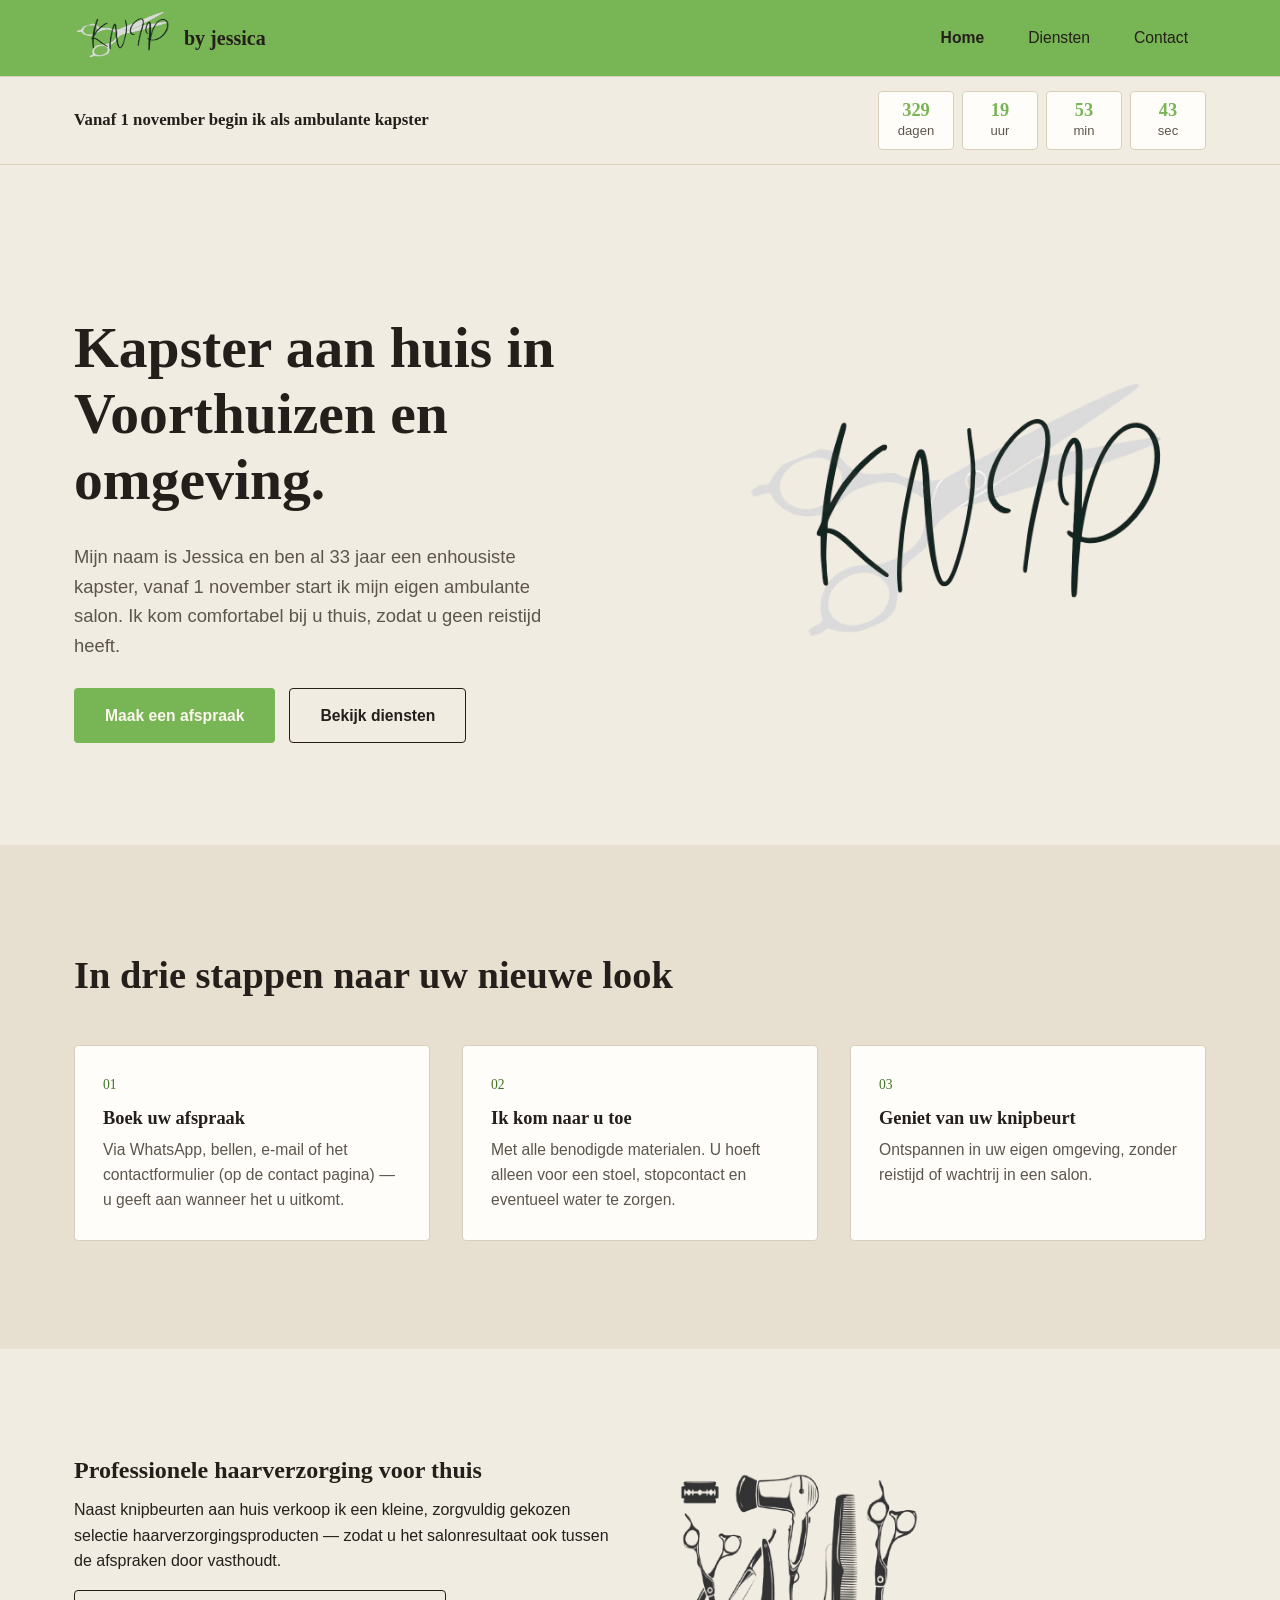
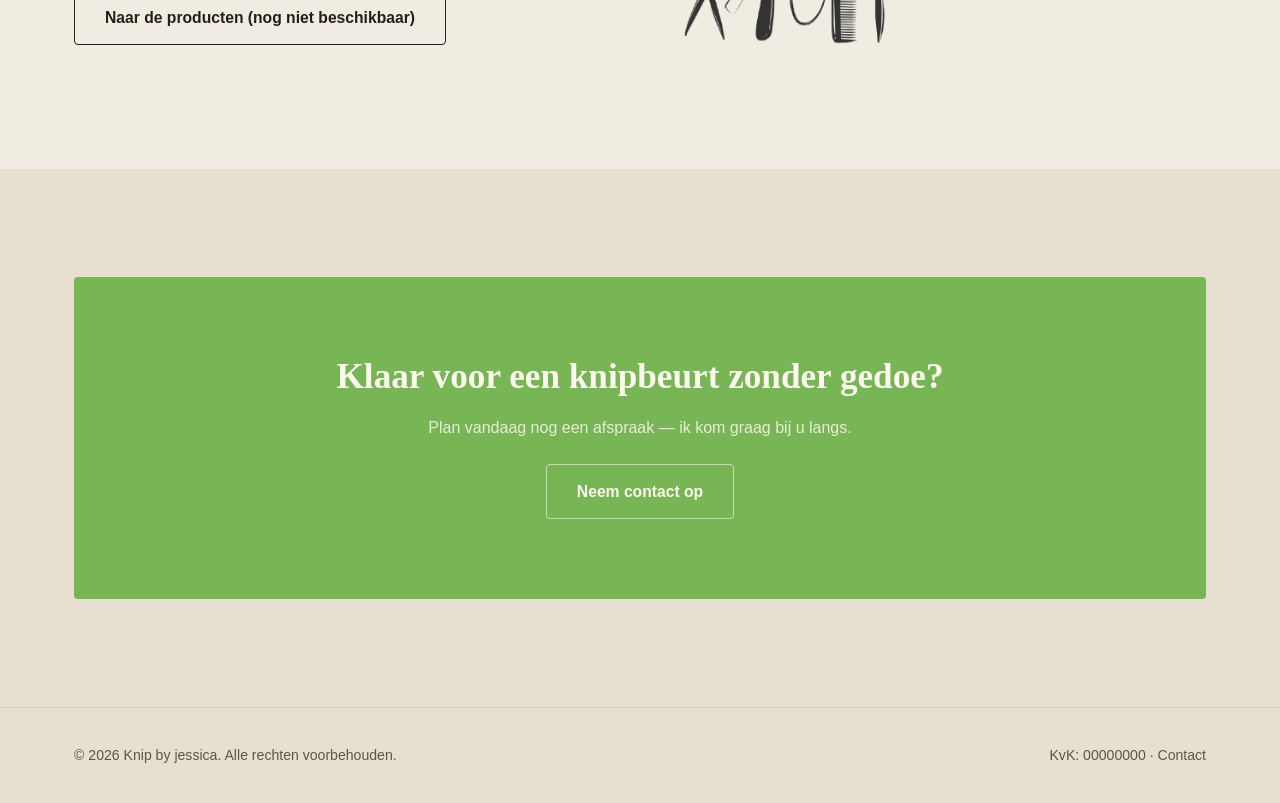
==== index.html @ a22b8ac7 "nieuwe updates, kleine changes" ====
<!DOCTYPE html>
<html lang="nl">
<head>
  <meta charset="UTF-8">
  <meta name="viewport" content="width=device-width, initial-scale=1.0">
  <!-- PAS AAN: titel + omschrijving die in Google en browsertabs verschijnt -->
  <title>Knip by Jessica</title>
  <meta name="description" content="Professionele kapper aan huis. Geen reistijd, geen wachtrij — geknipt in uw eigen vertrouwde omgeving.">
  <link rel="icon" href="images/logo.jpeg" type="image/jpeg">
  <link rel="stylesheet" href="css/style.css">
</head>
<body>

  <!-- ======================================================
       HEADER — komt identiek terug op elke pagina.
       Logo (links) + navigatie (rechts) + hamburger voor mobiel.
       ====================================================== -->
  <header class="site-header">
    <div class="container">
      <a href="./" class="logo">
        <!-- PAS AAN: vervang images/logo.svg door je eigen logo -->
        <img src="images/logo.jpeg" alt="Logo Knip by Jessica">
        by jessica
      </a>

      <button class="nav-toggle" aria-label="Menu openen" aria-expanded="false">
        <span></span><span></span><span></span>
      </button>

      <nav class="main-nav">
        <ul>
          <li><a href="./" class="is-active">Home</a></li>
          <li><a href="diensten/">Diensten</a></li>
          <li><a href="contact/">Contact</a></li>
        </ul>
      </nav>
    </div>
  </header>

  <section class="countdown-bar" aria-label="Aftellen tot 1 november">
    <div class="container countdown-bar__inner">
      <span class="countdown-bar__label">Vanaf 1 november begin ik als ambulante kapster</span>
      <div class="countdown" id="countdown" aria-live="polite">
        <span><strong id="countdown-days">0</strong> dagen</span>
        <span><strong id="countdown-hours">0</strong> uur</span>
        <span><strong id="countdown-minutes">0</strong> min</span>
        <span><strong id="countdown-seconds">0</strong> sec</span>
      </div>
    </div>
  </section>


  <!-- ======================================================
       HERO — eerste indruk. Kernboodschap: het gemak van
       een kapper die naar u toe komt.
       ====================================================== -->
  <section class="hero">
    <div class="container">
      <div class="hero-text">
        <!-- PAS AAN: hoofdtitel van de site -->
        <h1>Kapster aan huis in Voorthuizen en omgeving.</h1>
        <p class="hero-lead">
          Mijn naam is Jessica en ben al 33 jaar een enhousiste kapster, vanaf 1 november start ik mijn eigen ambulante salon. Ik kom comfortabel bij u thuis, zodat u geen reistijd heeft. 
        </p>
        <div class="hero-actions">
          <a href="contact/" class="btn btn--primary">Maak een afspraak</a>
          <a href="diensten/" class="btn btn--outline">Bekijk diensten</a>
        </div>
      </div>

      <!-- Signatuur-element: gestippelde 'route' van salon naar huis -->
      <div class="route" aria-hidden="true">
        <img src="images/logo.jpeg" alt="logo">
      </div>
    </div>
  </section>


  <!-- ======================================================
       HOE HET WERKT — 3 stappen. Genummerd omdat dit een
       echt, chronologisch proces is.
       ====================================================== -->
  <section class="section section--alt">
    <div class="container">
      <div class="section-head">
        <h2>In drie stappen naar uw nieuwe look</h2>
      </div>

      <div class="steps">
        <div class="step">
          <span class="step-number">01</span>
          <h3>Boek uw afspraak</h3>
          <p>Via WhatsApp, bellen, e-mail of het contactformulier (op de contact pagina) — u geeft aan wanneer het u uitkomt.</p>
        </div>
        <div class="step">
          <span class="step-number">02</span>
          <h3>Ik kom naar u toe</h3>
          <p>Met alle benodigde materialen. U hoeft alleen voor een stoel, stopcontact en eventueel water te zorgen.</p>
        </div>
        <div class="step">
          <span class="step-number">03</span>
          <h3>Geniet van uw knipbeurt</h3>
          <p>Ontspannen in uw eigen omgeving, zonder reistijd of wachtrij in een salon.</p>
        </div>
      </div>
    </div>
  </section>


  <!-- ======================================================
       TEASER — verwijzing naar de productenpagina
       ====================================================== -->
  <section class="section">
    <div class="container teaser">
      <div class="teaser-text">
        <h2>Professionele haarverzorging voor thuis</h2>
        <p>
          Naast knipbeurten aan huis verkoop ik een kleine, zorgvuldig
          gekozen selectie haarverzorgingsproducten — zodat u het
          salonresultaat ook tussen de afspraken door vasthoudt.
        </p>
        <p class="btn btn--outline">Naar de producten (nog niet beschikbaar)</p>
      </div>
      <div class="teaser-visual">
        <!-- PAS AAN: vervang deze twee placeholders door eigen foto's -->
        <img src="images/kapper-producten.jpg" alt="Kapper met producten">
      </div>
    </div>
  </section>


  <!-- ======================================================
       SLOTOPROEP
       ====================================================== -->
  <section class="section section--alt">
    <div class="container">
      <div class="cta-banner">
        <h2>Klaar voor een knipbeurt zonder gedoe?</h2>
        <p>Plan vandaag nog een afspraak — ik kom graag bij u langs.</p>
        <a href="contact/" class="btn btn--outline">Neem contact op</a>
      </div>
    </div>
  </section>


  <!-- ======================================================
       FOOTER — komt identiek terug op elke pagina.
       ====================================================== -->
  <footer class="site-footer site-footer--home">
    <div class="container">
      <span>&copy; <span id="year"></span> Knip by jessica. Alle rechten voorbehouden.</span>
      <span>KvK: 00000000 &middot; <a href="contact/">Contact</a></span>
    </div>
  </footer>

  <script src="js/main.js"></script>
  <script>document.getElementById('year').textContent = new Date().getFullYear();</script>
</body>
</html>
---- css/style.css ----
/* ==========================================================================
   BIJ U GEKNIPT — STYLESHEET
   --------------------------------------------------------------------------
   Dit bestand is opgedeeld in duidelijke secties. Zoek op de titels
   tussen === om snel te vinden wat je wil aanpassen:

   1. LETTERTYPES & KLEUREN (design tokens)   -> pas hier je huisstijl aan
   2. BASIS / RESET
   3. LAYOUT HELPERS (container, sectie-spacing)
   4. HEADER / NAVIGATIE
   5. KNOPPEN
   6. HOME PAGINA (hero, stappen, route-lijn, uitgelicht)
   7. PRODUCTEN PAGINA (grid met producten)
   8. CONTACT PAGINA (formulier)
   9. FOOTER
   10. RESPONSIVE (mobiel / tablet aanpassingen)
   ========================================================================== */


/* ==========================================================================
   1. LETTERTYPES & KLEUREN
   Dit is de plek om de hele uitstraling van de site te wijzigen.
   Alle kleuren/afmetingen in de rest van het bestand verwijzen hiernaar toe,
   dus als je hier iets wijzigt, verandert het overal automatisch mee.
   ========================================================================== */
:root{
  /* --- Kleuren ---------------------------------------------------------- */
  --color-bg:        #F1ECE2;   /* warme, zachte achtergrondkleur (basis) */
  --color-bg-alt:     #E7DFCF;   /* iets donkerdere variant voor afwisselende secties */
  --color-surface:    #FFFDF9;   /* kaarten / formulier-achtergrond, bijna wit */
  --color-ink:         #241F1B;   /* hoofdtekstkleur, warm zwart */
  --color-ink-soft:    #5C554C;   /* subtielere tekst (bijschriften, intro's) */
  --color-line:        #D9CFBA;   /* dunne lijntjes/randjes */

  --color-accent:      #78b555;   /* hoofdaccent: dieprode wijnkleur (kapperstraditie) */
  --color-accent-dark: #427326;   /* donkere hover-variant van het accent */
  --color-gold:        #B4894F;   /* tweede accent: gedempt goud, voor kleine details */

  /* --- Typografie --------------------------------------------------------
     Fraunces  = sierlijk lettertype voor titels (karakter, persoonlijk)
     Work Sans = leesbaar lettertype voor lopende tekst
     Lora = 'prijskaartje'-lettertype, alleen gebruikt bij prijzen
  ------------------------------------------------------------------------ */
  --font-display: 'Fraunces', Georgia, serif;
  --font-body: 'Work Sans', -apple-system, Helvetica, Arial, sans-serif;
  --font-price: 'Lora', Georgia, serif;

  /* --- Overige tokens ----------------------------------------------------*/
  --radius: 4px;                     /* hoekafronding: klein = strak/vakkundig */
  --shadow-soft: 0 12px 30px -18px rgba(36, 31, 27, 0.35);
  --max-width: 1180px;                /* maximale breedte van de inhoud */
}

/* Lettertypes laden (Google Fonts, gratis, laadt automatisch bij bezoekers) */
@import url('https://fonts.googleapis.com/css2?family=Fraunces:ital,opsz,wght@0,9..144,400;0,9..144,600;1,9..144,500&family=Lora:wght@400;500;600&family=Work+Sans:wght@400;500;600&display=swap');


/* ==========================================================================
   2. BASIS / RESET
   ========================================================================== */
*, *::before, *::after{ box-sizing: border-box; }

html{ scroll-behavior: smooth; }

body{
  margin: 0;
  font-family: var(--font-body);
  color: var(--color-ink);
  background: var(--color-bg);
  line-height: 1.6;
  -webkit-font-smoothing: antialiased;
}

img{ max-width: 100%; display: block; }

a{ color: inherit; text-decoration: none; }

h1, h2, h3{
  font-family: var(--font-display);
  font-weight: 600;
  line-height: 1.15;
  margin: 0 0 0.5em 0;
}

p{ margin: 0 0 1em 0; }

/* Duidelijke focus-ring voor toetsenbordgebruikers (toegankelijkheid) */
a:focus-visible, button:focus-visible, input:focus-visible,
textarea:focus-visible, select:focus-visible{
  outline: 2px solid var(--color-accent);
  outline-offset: 3px;
}

/* Beweging beperken voor mensen die dat in hun systeem hebben ingesteld */
@media (prefers-reduced-motion: reduce){
  *{ animation: none !important; transition: none !important; scroll-behavior: auto !important; }
}


/* ==========================================================================
   3. LAYOUT HELPERS
   ========================================================================== */
.container{
  width: 100%;
  max-width: var(--max-width);
  margin: 0 auto;
  padding: 0 24px;
}

.section{
  padding: clamp(56px, 9vw, 108px) 0;   /* schaalt mee met schermbreedte */
}

.section--alt{
  background: var(--color-bg-alt);
}

.section-head{
  max-width: 640px;
  margin-bottom: 48px;
}

.eyebrow{
  display: inline-block;
  font-family: var(--font-price);
  font-size: 0.75rem;
  letter-spacing: 0.14em;
  text-transform: uppercase;
  color: var(--color-accent);
  margin-bottom: 14px;
}

.section-head h2{
  font-size: clamp(1.7rem, 3vw, 2.4rem);
}

.section-head p{
  color: var(--color-ink-soft);
  font-size: 1.05rem;
}


/* ==========================================================================
   4. HEADER / NAVIGATIE
   Logo staat links, de 3 pagina's rechts. Op mobiel klapt het menu in
   via een hamburger-knop (zie js/main.js voor de logica).
   ========================================================================== */
.site-header{
  position: sticky;
  top: 0;
  z-index: 100;
  background: #78b555;
  backdrop-filter: blur(6px);
  border-bottom: 1px solid var(--color-line);
}

.site-header .container{
  display: flex;
  align-items: center;
  justify-content: space-between;
  height: 76px;
}

/* --- Logo plek (links) ---------------------------------------------------
   Vervang images/logo.svg door je eigen logo-bestand, of vervang dit
   hele blok door platte tekst als je (nog) geen logo hebt. */
.logo{
  display: flex;
  align-items: center;
  gap: 10px;
  font-family: var(--font-display);
  font-size: 1.25rem;
  font-weight: 600;
  color: var(--color-ink);
}
.logo img{
  height: 80px;
  width: 100px;
}

.main-nav ul{
  display: flex;
  gap: 8px;
  list-style: none;
  margin: 0;
  padding: 0;
}

.main-nav a{
  display: inline-block;
  padding: 10px 18px;
  font-size: 0.98rem;
  font-weight: 500;
  border-radius: var(--radius);
  transition: background-color 0.15s ease, color 0.15s ease;
}

.main-nav a:hover{
  background: var(--color-bg-alt);
}

/* Actieve pagina (class="is-active" op de <a> van de huidige pagina) */
.main-nav a.is-active{
  font-weight: 600;
}

/* Hamburger-knop: standaard verborgen, komt terug op mobiel (zie sectie 10) */
.nav-toggle{
  display: none;
  flex-direction: column;
  justify-content: center;
  gap: 5px;
  width: 42px;
  height: 42px;
  background: none;
  border: 1px solid var(--color-line);
  border-radius: var(--radius);
  cursor: pointer;
}
.nav-toggle span{
  display: block;
  height: 2px;
  width: 20px;
  margin: 0 auto;
  background: var(--color-ink);
}


/* ==========================================================================
   5. KNOPPEN
   ========================================================================== */
.btn{
  display: inline-block;
  padding: 14px 30px;
  font-family: var(--font-body);
  font-size: 0.98rem;
  font-weight: 600;
  border-radius: var(--radius);
  border: 1px solid transparent;
  cursor: pointer;
  transition: transform 0.15s ease, background-color 0.15s ease, color 0.15s ease;
}

.btn--primary{
  background: var(--color-accent);
  color: #FBF6EE;
}
.btn--primary:hover{
  background: var(--color-accent-dark);
  transform: translateY(-1px);
}

.btn--outline{
  background: transparent;
  color: var(--color-ink);
  border-color: var(--color-ink);
}
.btn--outline:hover{
  background: var(--color-ink);
  color: var(--color-bg);
}


/* ==========================================================================
   6. HOME PAGINA
   ========================================================================== */

.countdown-bar{
  background: var(--color-bg);
  border-bottom: 1px solid var(--color-line);
}

.countdown-bar__inner{
  display: flex;
  align-items: center;
  justify-content: space-between;
  gap: 18px;
  padding-top: 14px;
  padding-bottom: 14px;
}

.countdown-bar__label{
  font-family: var(--font-display);
  font-size: 1.05rem;
  font-weight: 600;
}

.countdown{
  display: flex;
  flex-wrap: wrap;
  gap: 8px;
}

.countdown span{
  min-width: 76px;
  padding: 8px 12px;
  background: var(--color-surface);
  border: 1px solid var(--color-line);
  border-radius: var(--radius);
  color: var(--color-ink-soft);
  font-size: 0.82rem;
  text-align: center;
}

.countdown strong{
  display: block;
  font-family: var(--font-price);
  font-size: 1.15rem;
  color: var(--color-accent);
  line-height: 1.1;
}

/* --- Hero ---------------------------------------------------------------*/
.hero{
  padding: clamp(64px, 10vw, 120px) 0 clamp(40px, 6vw, 72px);
}

.hero .container{
  display: grid;
  grid-template-columns: 1.1fr 0.9fr;
  gap: 48px;
  align-items: center;
}

.hero h1{
  font-size: clamp(2.4rem, 5vw, 3.6rem);
}

.hero-lead{
  font-size: 1.15rem;
  color: var(--color-ink-soft);
  max-width: 46ch;
}

.hero-actions{
  display: flex;
  gap: 14px;
  margin-top: 28px;
  flex-wrap: wrap;
}

/* --- Route-lijn: het signatuur-element van deze site ---------------------
   Symboliseert "de kapper komt naar u toe": een gestippeld pad tussen
   een huisje en een schaar. Puur CSS/SVG, geen afbeelding nodig. */
.route{
  position: relative;
  display: flex;
  align-items: center;
  justify-content: space-between;
  padding: 20px;
}
.route svg{ width: 100%; height: auto; }
.route-path{
  stroke: var(--color-accent);
  stroke-width: 2.5;
  stroke-dasharray: 1 12;
  stroke-linecap: round;
  fill: none;
}
.route-icon-bg{
  fill: var(--color-surface);
  stroke: var(--color-line);
}

/* --- Stappen ("hoe het werkt") -------------------------------------------
   Genummerd omdat het hier om een echt, chronologisch proces gaat. */
.steps{
  display: grid;
  grid-template-columns: repeat(3, 1fr);
  gap: 32px;
}

.step{
  padding: 28px;
  background: var(--color-surface);
  border: 1px solid var(--color-line);
  border-radius: var(--radius);
}

.step-number{
  font-family: var(--font-price);
  font-size: 0.85rem;
  color: var(--color-accent-dark);
  margin-bottom: 12px;
  display: block;
}

.step h3{
  font-size: 1.15rem;
  margin-bottom: 8px;
}

.step p{
  color: var(--color-ink-soft);
  font-size: 0.98rem;
  margin: 0;
}

/* --- Uitgelicht: teaser naar de productenpagina ---------------------------*/
.teaser{
  display: grid;
  grid-template-columns: 1fr 1fr;
  gap: 56px;
  align-items: center;
}

.teaser-visual{
  display: grid;
  grid-template-columns: 1fr 1fr;
  gap: 14px;
}
.teaser-visual img{
  border-radius: var(--radius);
  aspect-ratio: 4/3;
  object-fit: fit;
}

/* --- Citaat / testimonial -------------------------------------------------*/
.quote{
  max-width: 720px;
  margin: 0 auto;
  text-align: center;
}
.quote blockquote{
  font-family: var(--font-display);
  font-style: italic;
  font-size: clamp(1.4rem, 2.6vw, 2rem);
  margin: 0 0 20px 0;
}
.quote cite{
  font-style: normal;
  color: var(--color-ink-soft);
  font-size: 0.95rem;
}

/* --- Slotoproep (call to action) -------------------------------------------*/
.cta-banner{
  background: var(--color-accent);
  color: #FBF6EE;
  text-align: center;
  padding: clamp(48px, 8vw, 80px) 24px;
  border-radius: var(--radius);
}
.cta-banner h2{ font-size: clamp(1.6rem, 3vw, 2.2rem); }
.cta-banner p{ color: rgba(251, 246, 238, 0.85); margin-bottom: 24px; }
.cta-banner .btn--outline{
  border-color: rgba(251, 246, 238, 0.6);
  color: #FBF6EE;
}
.cta-banner .btn--outline:hover{
  background: #FBF6EE;
  color: var(--color-accent);
}


/* ==========================================================================
   7. PRODUCTEN PAGINA
   Rijen van producten naast elkaar. Standaard 4 per rij op groot scherm.
   WIL JE 3 PER RIJ I.P.V. 4? -> verander hieronder "220px" naar "260px"
   bij .product-grid, of zet 'm vast op 3 kolommen (zie comment).
   ========================================================================== */
.products-intro{
  max-width: 620px;
  margin-bottom: 44px;
}
.products-intro p{
  color: var(--color-ink-soft);
  font-size: 1.05rem;
}

.product-grid{
  display: grid;
  /* Vult automatisch 4 (of 3, op kleinere schermen) kolommen aan.
     Vaste 3 kolommen i.p.v. automatisch? Vervang de regel hieronder door:
     grid-template-columns: repeat(3, 1fr);  */
  grid-template-columns: repeat(auto-fit, minmax(220px, 1fr));
  gap: 32px 24px;
}

.product-card{
  display: flex;
  flex-direction: column;
}

.product-image{
  aspect-ratio: 1 / 1;
  border-radius: var(--radius);
  overflow: hidden;
  background: var(--color-surface);
  border: 1px solid var(--color-line);
  margin-bottom: 14px;
}
.product-image img{
  width: 100%;
  height: 100%;
  object-fit: cover;
}

.product-name{
  font-family: var(--font-display);
  font-size: 1.05rem;
  margin-bottom: 4px;
}

.product-price{
  font-family: var(--font-price);
  font-size: 0.95rem;
  color: var(--color-accent);
}

.product-cta{
  margin-top: 10px;
  font-size: 0.88rem;
  font-weight: 600;
  color: var(--color-ink);
  text-decoration: underline;
  text-underline-offset: 3px;
}
.product-cta:hover{ color: var(--color-accent); }

.diensten-layout{
  display: grid;
  grid-template-columns: minmax(0, 1.35fr) minmax(280px, 0.65fr);
  gap: 40px;
  align-items: start;
}

.dienst-list{
  display: grid;
  gap: 28px;
}

.dienst-category{
  padding-bottom: 26px;
  border-bottom: 1px solid var(--color-line);
}
.dienst-category:last-child{ border-bottom: none; }

.dienst-category h2{
  font-size: 1.35rem;
  margin-bottom: 12px;
}

.dienst-category ul,
.family-discount ul{
  margin: 0;
  padding-left: 20px;
}

.dienst-category li,
.family-discount li{
  margin-bottom: 8px;
  color: var(--color-ink-soft);
}

.family-discount{
  position: sticky;
  top: 104px;
  background: var(--color-surface);
  border: 1px solid var(--color-line);
  border-radius: var(--radius);
  padding: clamp(24px, 3vw, 34px);
  box-shadow: var(--shadow-soft);
}

.family-discount h2{
  font-size: 1.45rem;
}

.family-discount p{
  color: var(--color-ink-soft);
}

.family-discount .btn{
  margin-top: 18px;
  width: 100%;
  text-align: center;
}


/* ==========================================================================
   8. CONTACT PAGINA
   ========================================================================== */
.contact-layout{
  display: grid;
  grid-template-columns: 0.9fr 1.1fr;
  gap: 56px;
  align-items: start;
}

.contact-info h2{
  font-size: 1.6rem;
}

.contact-detail{
  display: flex;
  gap: 14px;
  padding: 16px 0;
  border-bottom: 1px solid var(--color-line);
}
.contact-detail:last-child{ border-bottom: none; }

.contact-detail dt{
  font-family: var(--font-price);
  font-size: 0.75rem;
  letter-spacing: 0.1em;
  text-transform: uppercase;
  color: var(--color-accent-dark);
  width: 100px;
  flex-shrink: 0;
}
.contact-detail dd{
  margin: 0;
  color: var(--color-ink-soft);
}

/* --- Formulier -------------------------------------------------------- */
.contact-form{
  background: var(--color-surface);
  border: 1px solid var(--color-line);
  border-radius: var(--radius);
  padding: clamp(24px, 4vw, 40px);
  box-shadow: var(--shadow-soft);
}

.form-row{
  margin-bottom: 20px;
}

.form-row label{
  display: block;
  font-size: 0.9rem;
  font-weight: 600;
  margin-bottom: 6px;
}

.form-row input,
.form-row textarea{
  width: 100%;
  padding: 12px 14px;
  font-family: var(--font-body);
  font-size: 1rem;
  color: var(--color-ink);
  background: #fff;
  border: 1px solid var(--color-line);
  border-radius: var(--radius);
}

.form-row input:focus,
.form-row textarea:focus{
  border-color: var(--color-accent);
}

.form-row--split{
  display: grid;
  grid-template-columns: 1fr 1fr;
  gap: 16px;
}

.form-note{
  font-size: 0.85rem;
  color: var(--color-ink-soft);
  margin-top: 14px;
}

/* Statusmeldingen na versturen (worden getoond/verborgen via js/main.js) */
.form-status{
  display: none;
  margin-top: 16px;
  padding: 12px 14px;
  border-radius: var(--radius);
  font-size: 0.92rem;
}
.form-status.is-visible{ display: block; }
.form-status--success{ background: #E4EFE2; color: #2C5F2D; }
.form-status--error{ background: #F3E1DE; color: #8A2E1F; }


/* ==========================================================================
   9. FOOTER
   ========================================================================== */
.site-footer{
  border-top: 1px solid var(--color-line);
  padding: 36px 0;
}
.site-footer--home{
  background: var(--color-bg-alt);
}
.site-footer .container{
  display: flex;
  flex-wrap: wrap;
  gap: 12px;
  align-items: center;
  justify-content: space-between;
  font-size: 0.88rem;
  color: var(--color-ink-soft);
}
.site-footer a:hover{ color: var(--color-accent); }


/* ==========================================================================
   10. RESPONSIVE
   Mobile-first is netter, maar omdat dit ontwerp op desktop begint met
   meerkoloms-layouts, breken we die hieronder af naar kleinere schermen.
   ========================================================================== */

/* --- Tablet (kleiner dan 900px) ------------------------------------------*/
@media (max-width: 900px){
  .hero .container{ grid-template-columns: 1fr; }
  .route{ order: -1; max-width: 420px; margin: 0 auto; }

  .steps{ grid-template-columns: 1fr 1fr; }

  .teaser{ grid-template-columns: 1fr; }
  .teaser-visual{ order: -1; }

  .diensten-layout{ grid-template-columns: 1fr; }
  .family-discount{ position: static; }

  .contact-layout{ grid-template-columns: 1fr; }
}

/* --- Mobiel (kleiner dan 680px) -------------------------------------------*/
@media (max-width: 680px){

  /* Hamburgermenu tonen, normale menubalk verbergen */
  .nav-toggle{ display: flex; }

  .main-nav{
    position: absolute;
    top: 76px;
    left: 0;
    right: 0;
    background: var(--color-bg);
    border-bottom: 1px solid var(--color-line);
    max-height: 0;
    overflow: hidden;
    transition: max-height 0.25s ease;
  }
  .main-nav.is-open{ max-height: 260px; }

  .main-nav ul{
    flex-direction: column;
    padding: 8px 24px 20px;
    gap: 0;
  }
  .main-nav a{ display: block; padding: 14px 8px; border-bottom: 1px solid var(--color-line); }

  .countdown-bar__inner{
    align-items: flex-start;
    flex-direction: column;
  }
  .countdown span{ flex: 1 1 76px; }

  .steps{ grid-template-columns: 1fr; }

  .form-row--split{ grid-template-columns: 1fr; }

  .product-grid{ grid-template-columns: repeat(2, 1fr); }
}

/* --- Heel klein (kleiner dan 400px): 1 product per rij -------------------*/
@media (max-width: 400px){
  .product-grid{ grid-template-columns: 1fr; }
}
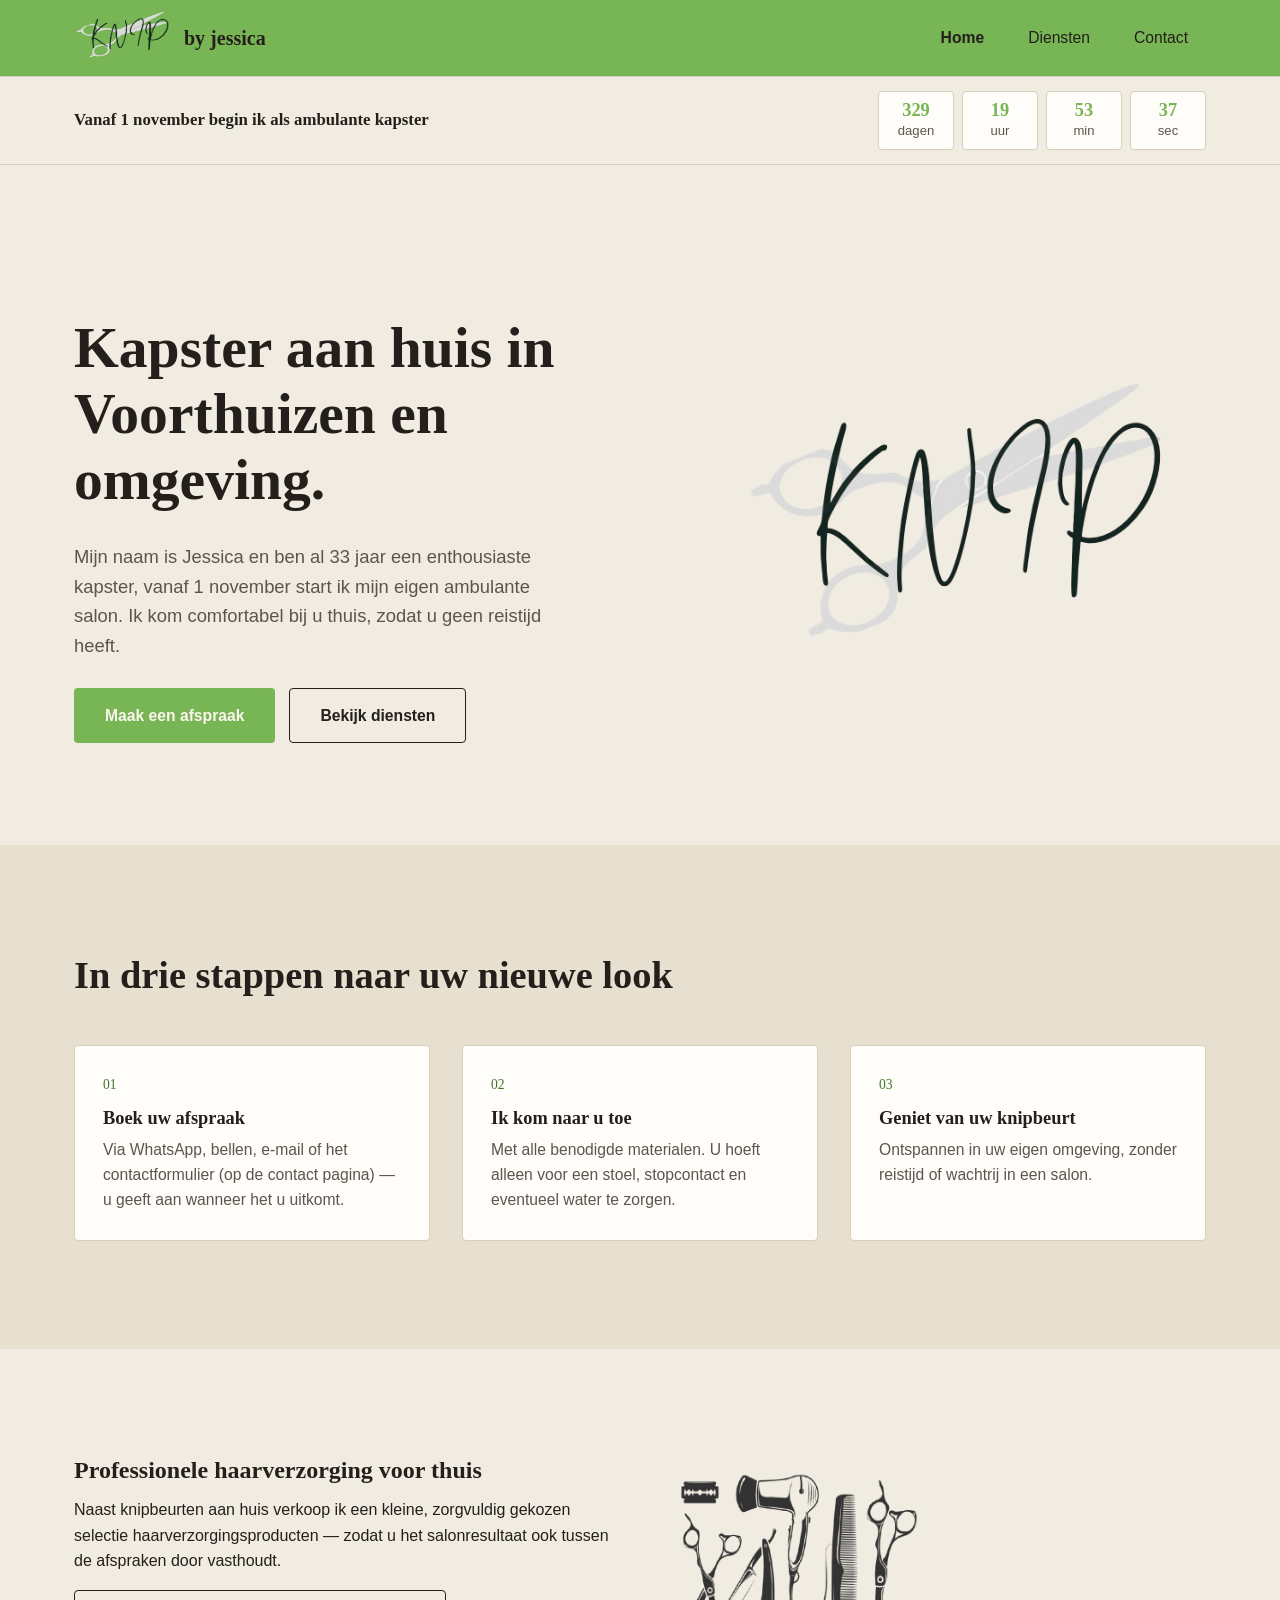
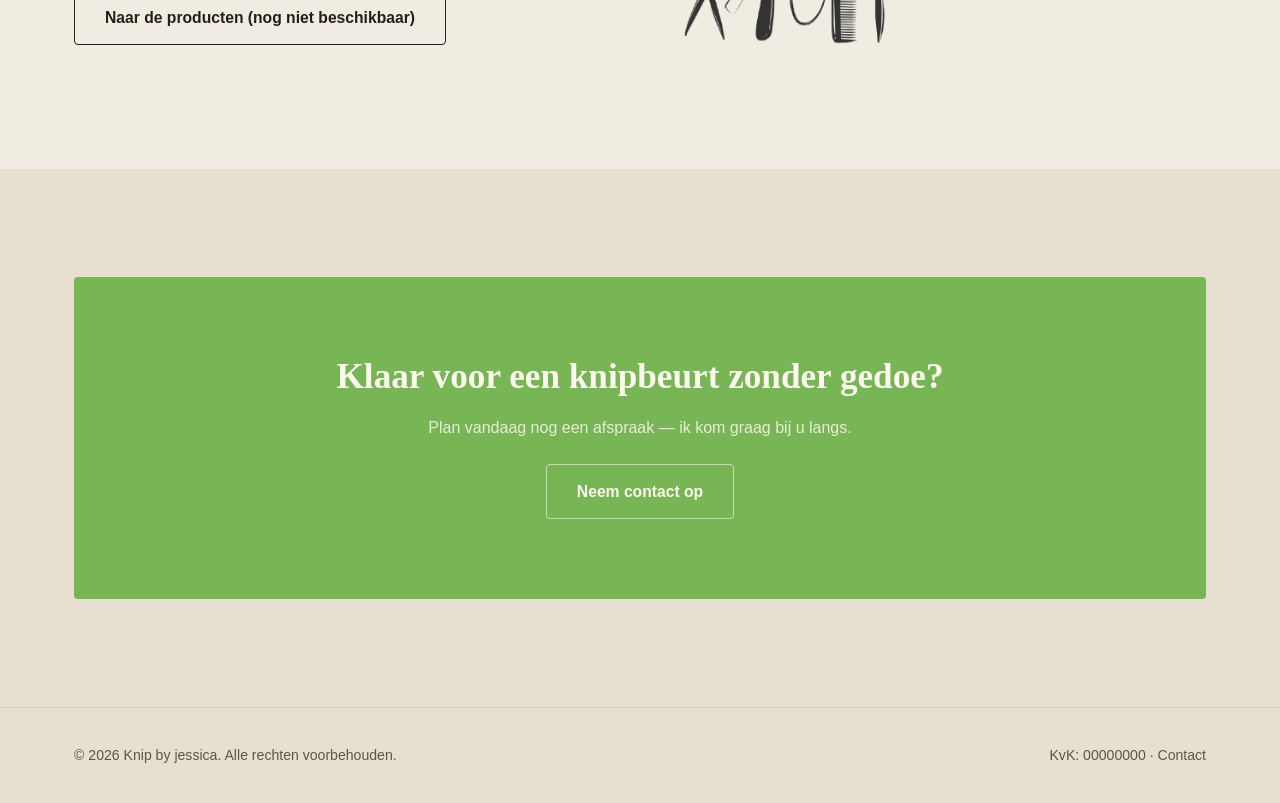
==== commit 1a5051b3: "enthousiaste" ====
--- a/index.html
+++ b/index.html
@@ -60,7 +60,7 @@
         <!-- PAS AAN: hoofdtitel van de site -->
         <h1>Kapster aan huis in Voorthuizen en omgeving.</h1>
         <p class="hero-lead">
-          Mijn naam is Jessica en ben al 33 jaar een enhousiste kapster, vanaf 1 november start ik mijn eigen ambulante salon. Ik kom comfortabel bij u thuis, zodat u geen reistijd heeft. 
+          Mijn naam is Jessica en ben al 33 jaar een enthousiaste kapster, vanaf 1 november start ik mijn eigen ambulante salon. Ik kom comfortabel bij u thuis, zodat u geen reistijd heeft. 
         </p>
         <div class="hero-actions">
           <a href="contact/" class="btn btn--primary">Maak een afspraak</a>
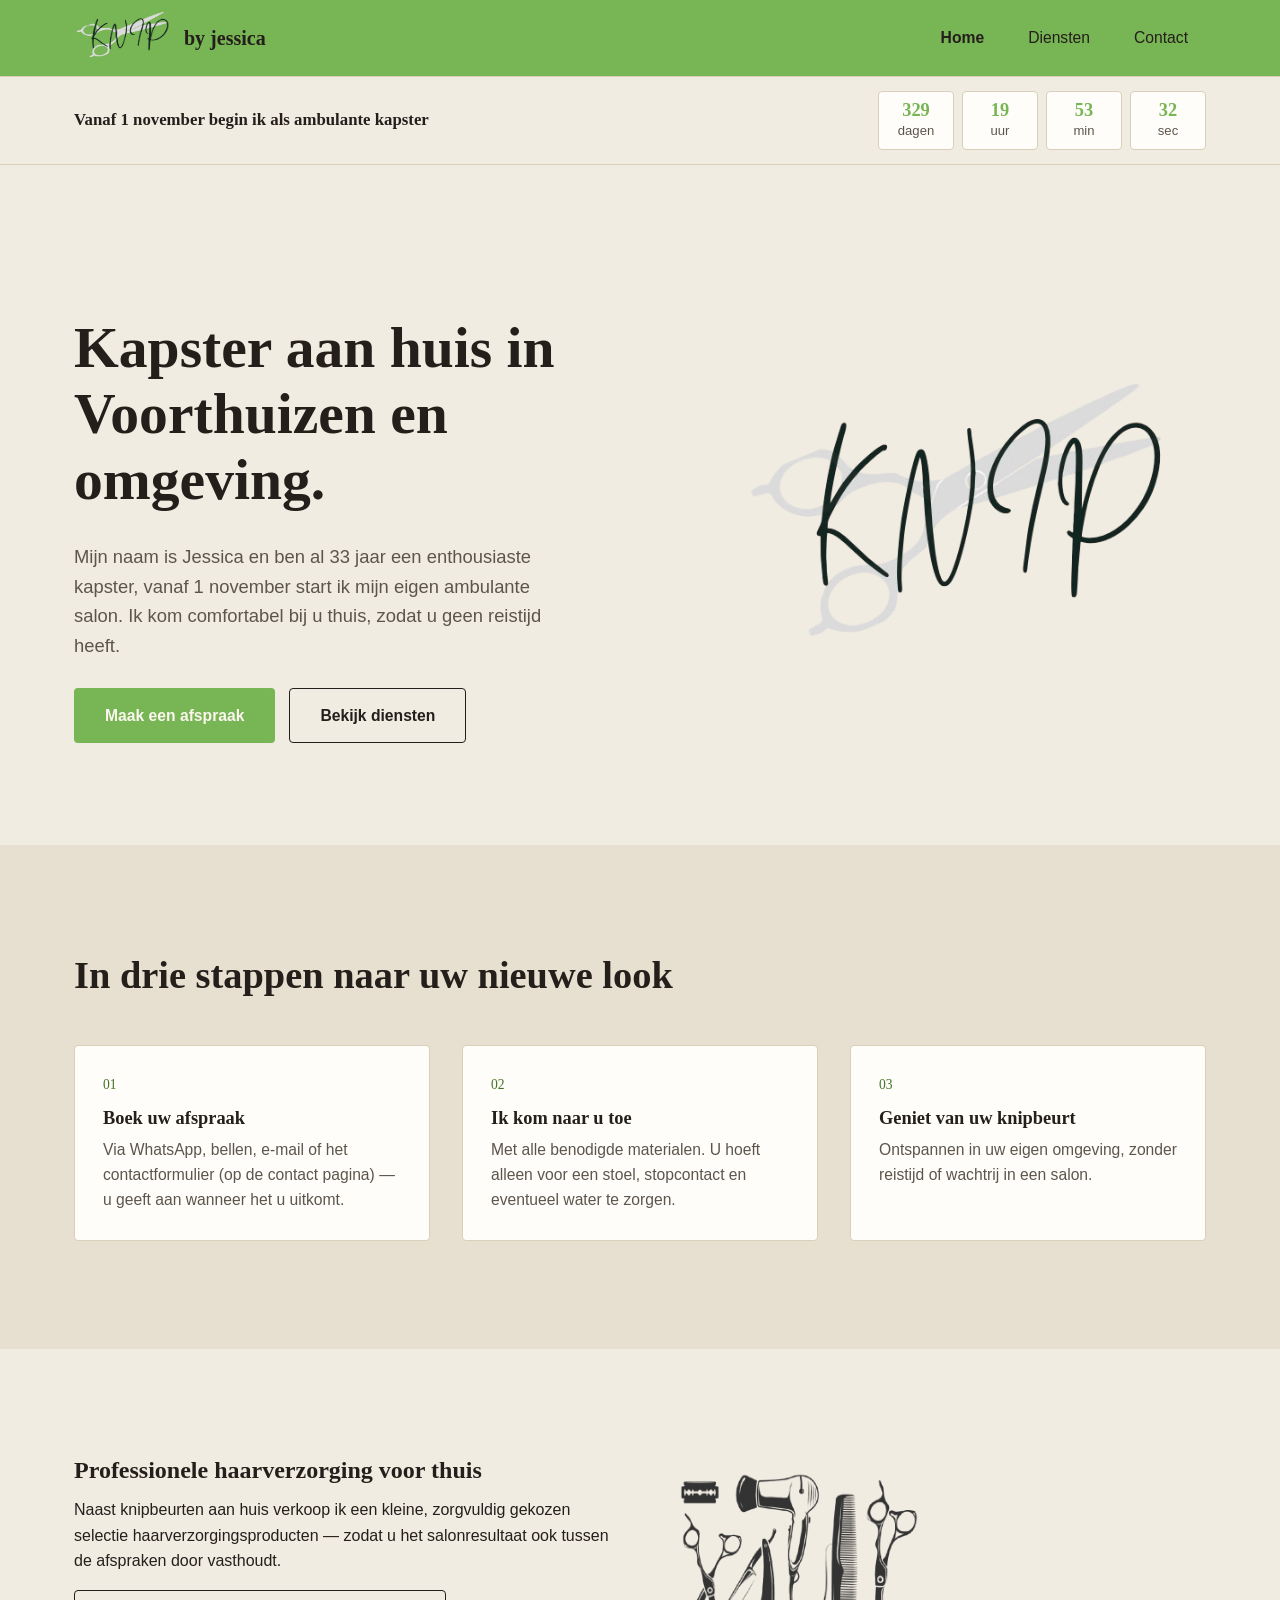
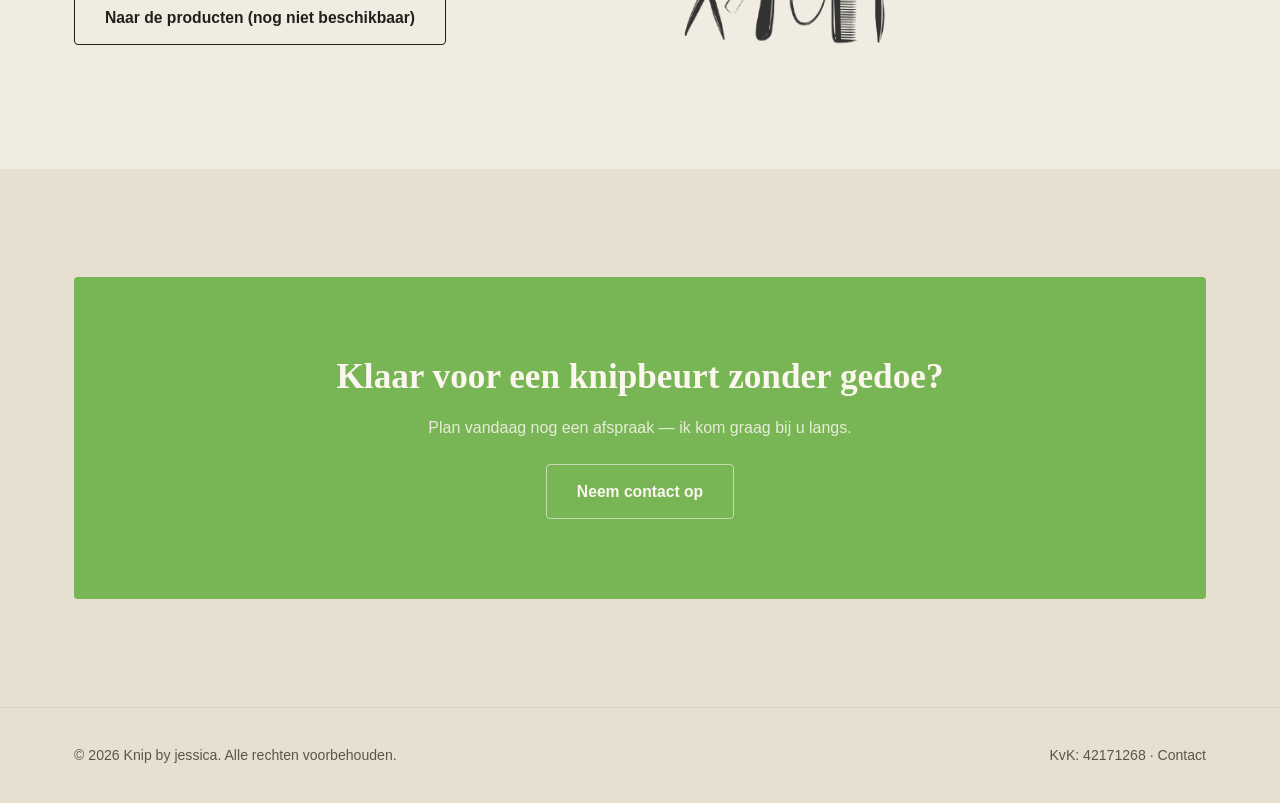
==== commit bdb0ac00: "kvk en whatsapp knop" ====
--- a/index.html
+++ b/index.html
@@ -149,7 +149,7 @@
   <footer class="site-footer site-footer--home">
     <div class="container">
       <span>&copy; <span id="year"></span> Knip by jessica. Alle rechten voorbehouden.</span>
-      <span>KvK: 00000000 &middot; <a href="contact/">Contact</a></span>
+      <span>KvK: 42171268 &middot; <a href="contact/">Contact</a></span>
     </div>
   </footer>
 
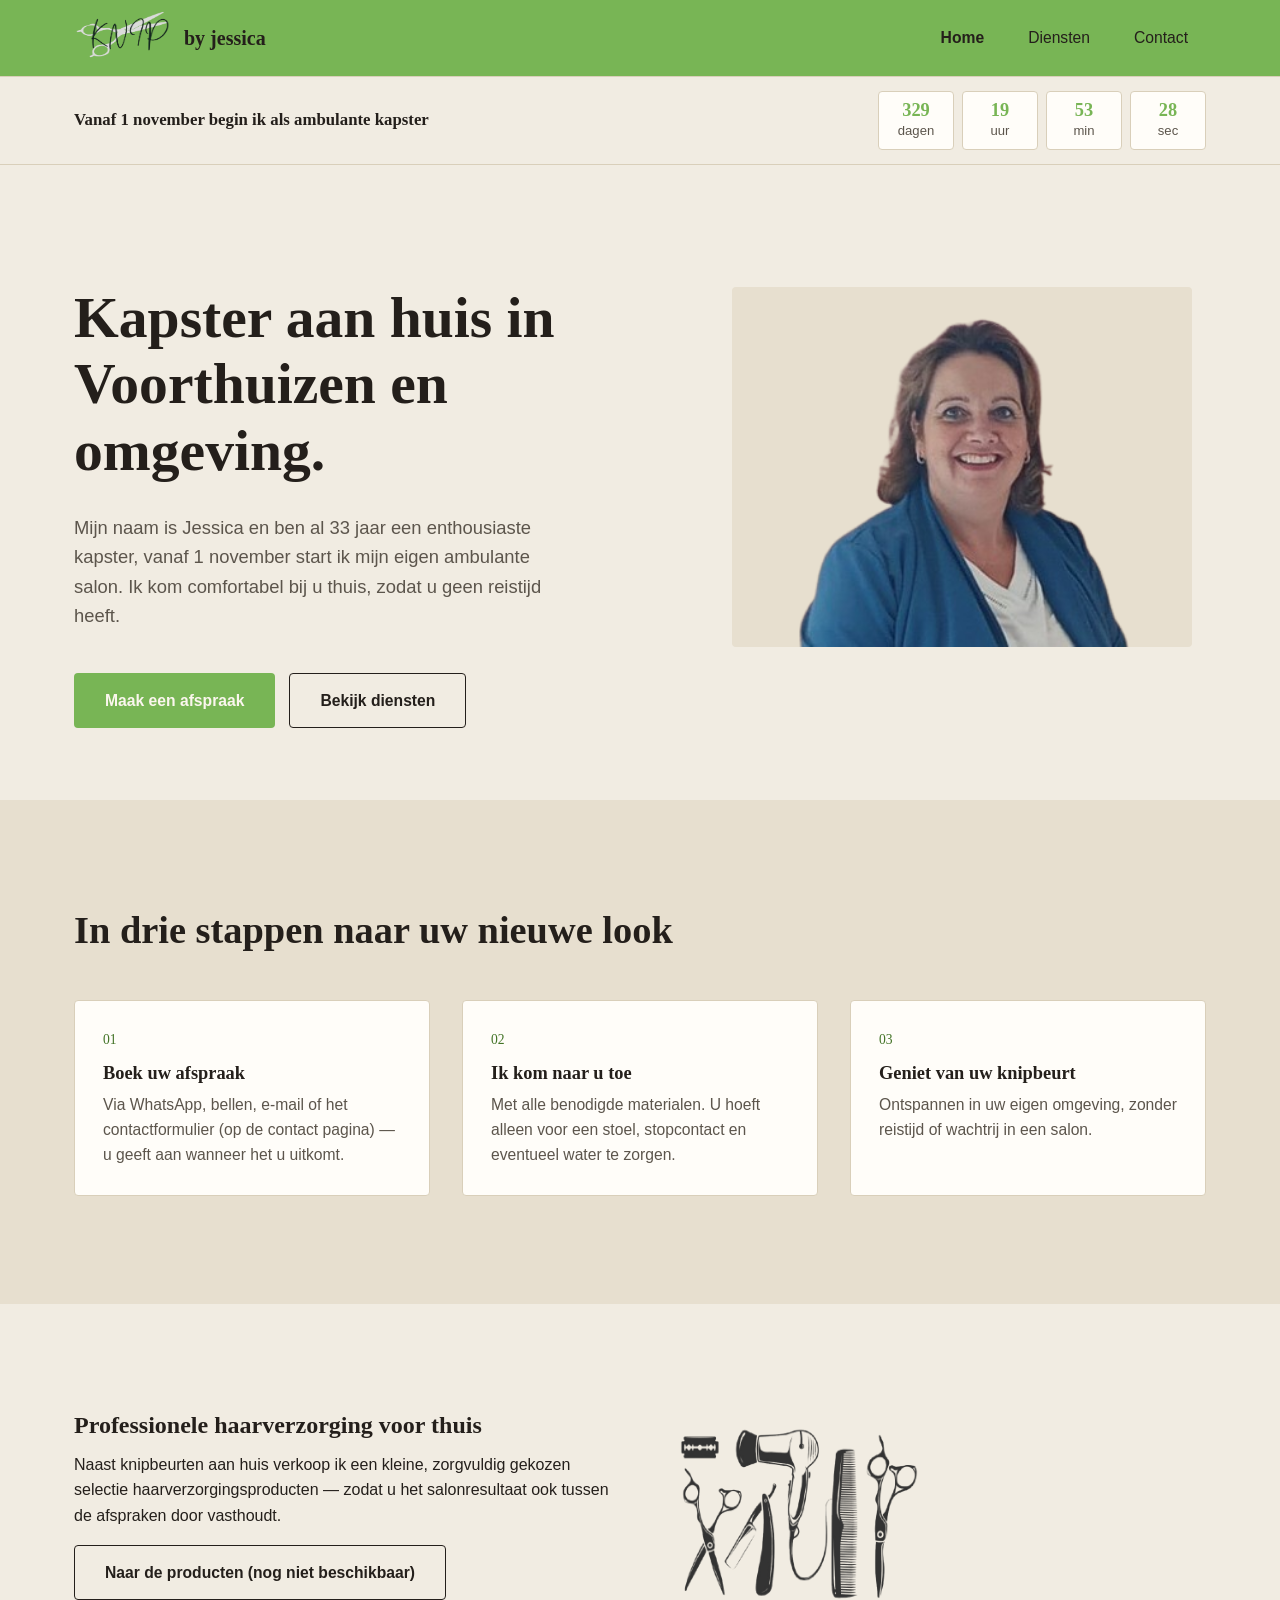
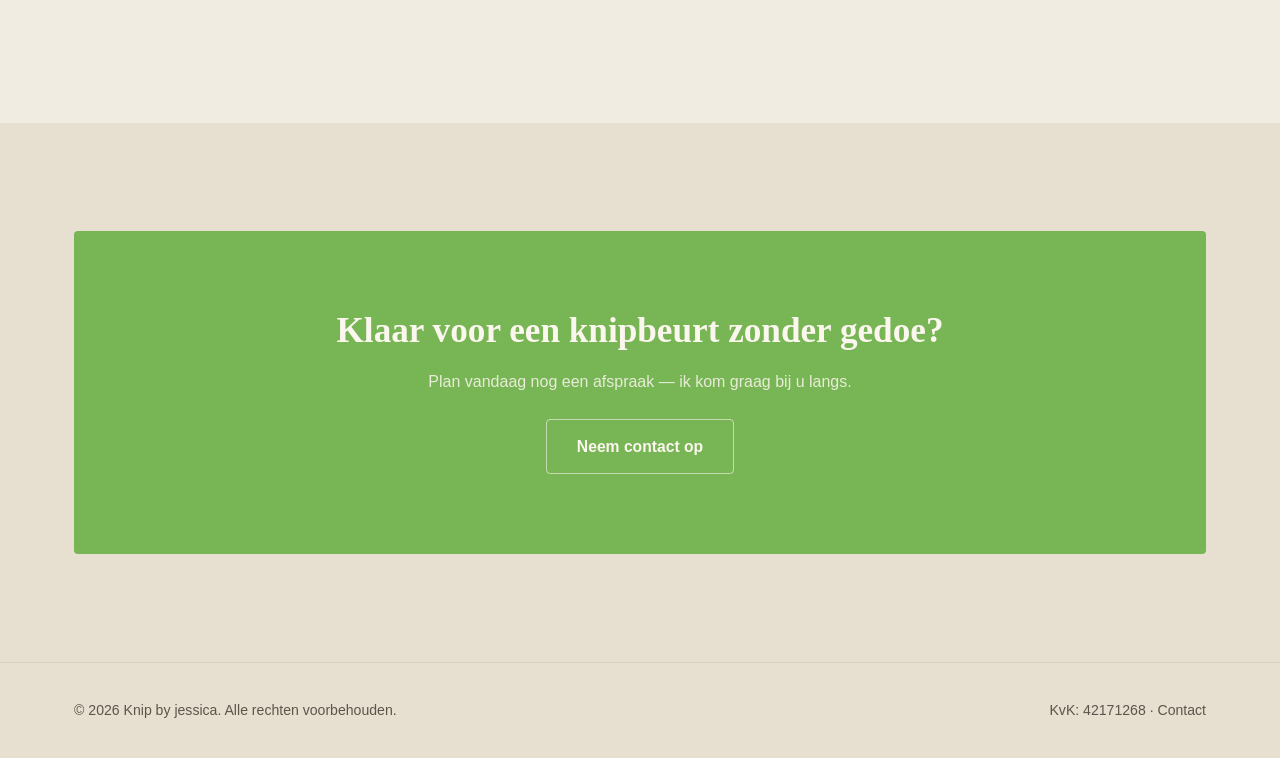
==== commit 8ef83399: "foto jessica hoempage" ====
--- a/index.html
+++ b/index.html
@@ -62,15 +62,13 @@
         <p class="hero-lead">
           Mijn naam is Jessica en ben al 33 jaar een enthousiaste kapster, vanaf 1 november start ik mijn eigen ambulante salon. Ik kom comfortabel bij u thuis, zodat u geen reistijd heeft. 
         </p>
-        <div class="hero-actions">
-          <a href="contact/" class="btn btn--primary">Maak een afspraak</a>
-          <a href="diensten/" class="btn btn--outline">Bekijk diensten</a>
-        </div>
       </div>
-
-      <!-- Signatuur-element: gestippelde 'route' van salon naar huis -->
-      <div class="route" aria-hidden="true">
-        <img src="images/logo.jpeg" alt="logo">
+      <div class="hero-images">
+        <img class="hero-image--portrait" src="images/foto-jessica.png" alt="Jessica, kapster aan huis">
+      </div>
+      <div class="hero-actions">
+        <a href="contact/" class="btn btn--primary">Maak een afspraak</a>
+        <a href="diensten/" class="btn btn--outline">Bekijk diensten</a>
       </div>
     </div>
   </section>
--- a/css/style.css
+++ b/css/style.css
@@ -16,53 +16,57 @@
    10. RESPONSIVE (mobiel / tablet aanpassingen)
    ========================================================================== */
 
-
 /* ==========================================================================
    1. LETTERTYPES & KLEUREN
    Dit is de plek om de hele uitstraling van de site te wijzigen.
    Alle kleuren/afmetingen in de rest van het bestand verwijzen hiernaar toe,
    dus als je hier iets wijzigt, verandert het overal automatisch mee.
    ========================================================================== */
-:root{
+:root {
   /* --- Kleuren ---------------------------------------------------------- */
-  --color-bg:        #F1ECE2;   /* warme, zachte achtergrondkleur (basis) */
-  --color-bg-alt:     #E7DFCF;   /* iets donkerdere variant voor afwisselende secties */
-  --color-surface:    #FFFDF9;   /* kaarten / formulier-achtergrond, bijna wit */
-  --color-ink:         #241F1B;   /* hoofdtekstkleur, warm zwart */
-  --color-ink-soft:    #5C554C;   /* subtielere tekst (bijschriften, intro's) */
-  --color-line:        #D9CFBA;   /* dunne lijntjes/randjes */
-
-  --color-accent:      #78b555;   /* hoofdaccent: dieprode wijnkleur (kapperstraditie) */
-  --color-accent-dark: #427326;   /* donkere hover-variant van het accent */
-  --color-gold:        #B4894F;   /* tweede accent: gedempt goud, voor kleine details */
+  --color-bg: #f1ece2; /* warme, zachte achtergrondkleur (basis) */
+  --color-bg-alt: #e7dfcf; /* iets donkerdere variant voor afwisselende secties */
+  --color-surface: #fffdf9; /* kaarten / formulier-achtergrond, bijna wit */
+  --color-ink: #241f1b; /* hoofdtekstkleur, warm zwart */
+  --color-ink-soft: #5c554c; /* subtielere tekst (bijschriften, intro's) */
+  --color-line: #d9cfba; /* dunne lijntjes/randjes */
+
+  --color-accent: #78b555; /* hoofdaccent: dieprode wijnkleur (kapperstraditie) */
+  --color-accent-dark: #427326; /* donkere hover-variant van het accent */
+  --color-gold: #b4894f; /* tweede accent: gedempt goud, voor kleine details */
 
   /* --- Typografie --------------------------------------------------------
      Fraunces  = sierlijk lettertype voor titels (karakter, persoonlijk)
      Work Sans = leesbaar lettertype voor lopende tekst
      Lora = 'prijskaartje'-lettertype, alleen gebruikt bij prijzen
   ------------------------------------------------------------------------ */
-  --font-display: 'Fraunces', Georgia, serif;
-  --font-body: 'Work Sans', -apple-system, Helvetica, Arial, sans-serif;
-  --font-price: 'Lora', Georgia, serif;
+  --font-display: "Fraunces", Georgia, serif;
+  --font-body: "Work Sans", -apple-system, Helvetica, Arial, sans-serif;
+  --font-price: "Lora", Georgia, serif;
 
   /* --- Overige tokens ----------------------------------------------------*/
-  --radius: 4px;                     /* hoekafronding: klein = strak/vakkundig */
+  --radius: 4px; /* hoekafronding: klein = strak/vakkundig */
   --shadow-soft: 0 12px 30px -18px rgba(36, 31, 27, 0.35);
-  --max-width: 1180px;                /* maximale breedte van de inhoud */
+  --max-width: 1180px; /* maximale breedte van de inhoud */
 }
 
 /* Lettertypes laden (Google Fonts, gratis, laadt automatisch bij bezoekers) */
-@import url('https://fonts.googleapis.com/css2?family=Fraunces:ital,opsz,wght@0,9..144,400;0,9..144,600;1,9..144,500&family=Lora:wght@400;500;600&family=Work+Sans:wght@400;500;600&display=swap');
-
+@import url("https://fonts.googleapis.com/css2?family=Fraunces:ital,opsz,wght@0,9..144,400;0,9..144,600;1,9..144,500&family=Lora:wght@400;500;600&family=Work+Sans:wght@400;500;600&display=swap");
 
 /* ==========================================================================
    2. BASIS / RESET
    ========================================================================== */
-*, *::before, *::after{ box-sizing: border-box; }
-
-html{ scroll-behavior: smooth; }
-
-body{
+*,
+*::before,
+*::after {
+  box-sizing: border-box;
+}
+
+html {
+  scroll-behavior: smooth;
+}
+
+body {
   margin: 0;
   font-family: var(--font-body);
   color: var(--color-ink);
@@ -71,56 +75,72 @@
   -webkit-font-smoothing: antialiased;
 }
 
-img{ max-width: 100%; display: block; }
-
-a{ color: inherit; text-decoration: none; }
-
-h1, h2, h3{
+img {
+  max-width: 100%;
+  display: block;
+}
+
+a {
+  color: inherit;
+  text-decoration: none;
+}
+
+h1,
+h2,
+h3 {
   font-family: var(--font-display);
   font-weight: 600;
   line-height: 1.15;
   margin: 0 0 0.5em 0;
 }
 
-p{ margin: 0 0 1em 0; }
+p {
+  margin: 0 0 1em 0;
+}
 
 /* Duidelijke focus-ring voor toetsenbordgebruikers (toegankelijkheid) */
-a:focus-visible, button:focus-visible, input:focus-visible,
-textarea:focus-visible, select:focus-visible{
+a:focus-visible,
+button:focus-visible,
+input:focus-visible,
+textarea:focus-visible,
+select:focus-visible {
   outline: 2px solid var(--color-accent);
   outline-offset: 3px;
 }
 
 /* Beweging beperken voor mensen die dat in hun systeem hebben ingesteld */
-@media (prefers-reduced-motion: reduce){
-  *{ animation: none !important; transition: none !important; scroll-behavior: auto !important; }
-}
-
+@media (prefers-reduced-motion: reduce) {
+  * {
+    animation: none !important;
+    transition: none !important;
+    scroll-behavior: auto !important;
+  }
+}
 
 /* ==========================================================================
    3. LAYOUT HELPERS
    ========================================================================== */
-.container{
+.container {
   width: 100%;
   max-width: var(--max-width);
   margin: 0 auto;
   padding: 0 24px;
 }
 
-.section{
-  padding: clamp(56px, 9vw, 108px) 0;   /* schaalt mee met schermbreedte */
-}
-
-.section--alt{
+.section {
+  padding: clamp(56px, 9vw, 108px) 0; /* schaalt mee met schermbreedte */
+}
+
+.section--alt {
   background: var(--color-bg-alt);
 }
 
-.section-head{
+.section-head {
   max-width: 640px;
   margin-bottom: 48px;
 }
 
-.eyebrow{
+.eyebrow {
   display: inline-block;
   font-family: var(--font-price);
   font-size: 0.75rem;
@@ -130,22 +150,21 @@
   margin-bottom: 14px;
 }
 
-.section-head h2{
+.section-head h2 {
   font-size: clamp(1.7rem, 3vw, 2.4rem);
 }
 
-.section-head p{
+.section-head p {
   color: var(--color-ink-soft);
   font-size: 1.05rem;
 }
-
 
 /* ==========================================================================
    4. HEADER / NAVIGATIE
    Logo staat links, de 3 pagina's rechts. Op mobiel klapt het menu in
    via een hamburger-knop (zie js/main.js voor de logica).
    ========================================================================== */
-.site-header{
+.site-header {
   position: sticky;
   top: 0;
   z-index: 100;
@@ -154,7 +173,7 @@
   border-bottom: 1px solid var(--color-line);
 }
 
-.site-header .container{
+.site-header .container {
   display: flex;
   align-items: center;
   justify-content: space-between;
@@ -164,7 +183,7 @@
 /* --- Logo plek (links) ---------------------------------------------------
    Vervang images/logo.svg door je eigen logo-bestand, of vervang dit
    hele blok door platte tekst als je (nog) geen logo hebt. */
-.logo{
+.logo {
   display: flex;
   align-items: center;
   gap: 10px;
@@ -173,12 +192,12 @@
   font-weight: 600;
   color: var(--color-ink);
 }
-.logo img{
+.logo img {
   height: 80px;
   width: 100px;
 }
 
-.main-nav ul{
+.main-nav ul {
   display: flex;
   gap: 8px;
   list-style: none;
@@ -186,26 +205,28 @@
   padding: 0;
 }
 
-.main-nav a{
+.main-nav a {
   display: inline-block;
   padding: 10px 18px;
   font-size: 0.98rem;
   font-weight: 500;
   border-radius: var(--radius);
-  transition: background-color 0.15s ease, color 0.15s ease;
-}
-
-.main-nav a:hover{
+  transition:
+    background-color 0.15s ease,
+    color 0.15s ease;
+}
+
+.main-nav a:hover {
   background: var(--color-bg-alt);
 }
 
 /* Actieve pagina (class="is-active" op de <a> van de huidige pagina) */
-.main-nav a.is-active{
+.main-nav a.is-active {
   font-weight: 600;
 }
 
 /* Hamburger-knop: standaard verborgen, komt terug op mobiel (zie sectie 10) */
-.nav-toggle{
+.nav-toggle {
   display: none;
   flex-direction: column;
   justify-content: center;
@@ -217,7 +238,7 @@
   border-radius: var(--radius);
   cursor: pointer;
 }
-.nav-toggle span{
+.nav-toggle span {
   display: block;
   height: 2px;
   width: 20px;
@@ -225,11 +246,10 @@
   background: var(--color-ink);
 }
 
-
 /* ==========================================================================
    5. KNOPPEN
    ========================================================================== */
-.btn{
+.btn {
   display: inline-block;
   padding: 14px 30px;
   font-family: var(--font-body);
@@ -238,39 +258,41 @@
   border-radius: var(--radius);
   border: 1px solid transparent;
   cursor: pointer;
-  transition: transform 0.15s ease, background-color 0.15s ease, color 0.15s ease;
-}
-
-.btn--primary{
+  transition:
+    transform 0.15s ease,
+    background-color 0.15s ease,
+    color 0.15s ease;
+}
+
+.btn--primary {
   background: var(--color-accent);
-  color: #FBF6EE;
-}
-.btn--primary:hover{
+  color: #fbf6ee;
+}
+.btn--primary:hover {
   background: var(--color-accent-dark);
   transform: translateY(-1px);
 }
 
-.btn--outline{
+.btn--outline {
   background: transparent;
   color: var(--color-ink);
   border-color: var(--color-ink);
 }
-.btn--outline:hover{
+.btn--outline:hover {
   background: var(--color-ink);
   color: var(--color-bg);
 }
 
-
 /* ==========================================================================
    6. HOME PAGINA
    ========================================================================== */
 
-.countdown-bar{
+.countdown-bar {
   background: var(--color-bg);
   border-bottom: 1px solid var(--color-line);
 }
 
-.countdown-bar__inner{
+.countdown-bar__inner {
   display: flex;
   align-items: center;
   justify-content: space-between;
@@ -279,19 +301,19 @@
   padding-bottom: 14px;
 }
 
-.countdown-bar__label{
+.countdown-bar__label {
   font-family: var(--font-display);
   font-size: 1.05rem;
   font-weight: 600;
 }
 
-.countdown{
+.countdown {
   display: flex;
   flex-wrap: wrap;
   gap: 8px;
 }
 
-.countdown span{
+.countdown span {
   min-width: 76px;
   padding: 8px 12px;
   background: var(--color-surface);
@@ -302,7 +324,7 @@
   text-align: center;
 }
 
-.countdown strong{
+.countdown strong {
   display: block;
   font-family: var(--font-price);
   font-size: 1.15rem;
@@ -311,73 +333,77 @@
 }
 
 /* --- Hero ---------------------------------------------------------------*/
-.hero{
+.hero {
   padding: clamp(64px, 10vw, 120px) 0 clamp(40px, 6vw, 72px);
 }
 
-.hero .container{
-  display: grid;
-  grid-template-columns: 1.1fr 0.9fr;
-  gap: 48px;
+.hero .container {
+  display: grid;
+  grid-template-columns: minmax(0, 1.1fr) minmax(0, 0.9fr);
+  grid-template-areas:
+    "text images"
+    "actions .";
+  column-gap: 48px;
+  row-gap: 24px;
   align-items: center;
 }
 
-.hero h1{
+.hero-text {
+  grid-area: text;
+  max-width: 720px;
+}
+
+.hero h1 {
   font-size: clamp(2.4rem, 5vw, 3.6rem);
 }
 
-.hero-lead{
+.hero-lead {
   font-size: 1.15rem;
   color: var(--color-ink-soft);
   max-width: 46ch;
 }
 
-.hero-actions{
+.hero-actions {
+  grid-area: actions;
   display: flex;
   gap: 14px;
-  margin-top: 28px;
   flex-wrap: wrap;
 }
 
-/* --- Route-lijn: het signatuur-element van deze site ---------------------
-   Symboliseert "de kapper komt naar u toe": een gestippeld pad tussen
-   een huisje en een schaar. Puur CSS/SVG, geen afbeelding nodig. */
-.route{
-  position: relative;
-  display: flex;
-  align-items: center;
-  justify-content: space-between;
-  padding: 20px;
-}
-.route svg{ width: 100%; height: auto; }
-.route-path{
-  stroke: var(--color-accent);
-  stroke-width: 2.5;
-  stroke-dasharray: 1 12;
-  stroke-linecap: round;
-  fill: none;
-}
-.route-icon-bg{
-  fill: var(--color-surface);
-  stroke: var(--color-line);
+.hero-images {
+  grid-area: images;
+  display: grid;
+  width: min(100%, 460px);
+  margin: 0 auto;
+}
+
+.hero-images img {
+  width: 100%;
+  height: clamp(220px, 34vw, 360px);
+  border-radius: var(--radius);
+}
+
+.hero-image--portrait {
+  object-fit: contain;
+  background: var(--color-bg-alt);
 }
 
 /* --- Stappen ("hoe het werkt") -------------------------------------------
    Genummerd omdat het hier om een echt, chronologisch proces gaat. */
-.steps{
+.steps {
   display: grid;
   grid-template-columns: repeat(3, 1fr);
   gap: 32px;
 }
 
-.step{
+.step {
   padding: 28px;
   background: var(--color-surface);
   border: 1px solid var(--color-line);
   border-radius: var(--radius);
 }
 
-.step-number{
+.step-number {
   font-family: var(--font-price);
   font-size: 0.85rem;
   color: var(--color-accent-dark);
@@ -385,73 +411,77 @@
   display: block;
 }
 
-.step h3{
+.step h3 {
   font-size: 1.15rem;
   margin-bottom: 8px;
 }
 
-.step p{
+.step p {
   color: var(--color-ink-soft);
   font-size: 0.98rem;
   margin: 0;
 }
 
 /* --- Uitgelicht: teaser naar de productenpagina ---------------------------*/
-.teaser{
+.teaser {
   display: grid;
   grid-template-columns: 1fr 1fr;
   gap: 56px;
   align-items: center;
 }
 
-.teaser-visual{
+.teaser-visual {
   display: grid;
   grid-template-columns: 1fr 1fr;
   gap: 14px;
 }
-.teaser-visual img{
+.teaser-visual img {
   border-radius: var(--radius);
   aspect-ratio: 4/3;
   object-fit: fit;
 }
 
 /* --- Citaat / testimonial -------------------------------------------------*/
-.quote{
+.quote {
   max-width: 720px;
   margin: 0 auto;
   text-align: center;
 }
-.quote blockquote{
+.quote blockquote {
   font-family: var(--font-display);
   font-style: italic;
   font-size: clamp(1.4rem, 2.6vw, 2rem);
   margin: 0 0 20px 0;
 }
-.quote cite{
+.quote cite {
   font-style: normal;
   color: var(--color-ink-soft);
   font-size: 0.95rem;
 }
 
 /* --- Slotoproep (call to action) -------------------------------------------*/
-.cta-banner{
+.cta-banner {
   background: var(--color-accent);
-  color: #FBF6EE;
+  color: #fbf6ee;
   text-align: center;
   padding: clamp(48px, 8vw, 80px) 24px;
   border-radius: var(--radius);
 }
-.cta-banner h2{ font-size: clamp(1.6rem, 3vw, 2.2rem); }
-.cta-banner p{ color: rgba(251, 246, 238, 0.85); margin-bottom: 24px; }
-.cta-banner .btn--outline{
+.cta-banner h2 {
+  font-size: clamp(1.6rem, 3vw, 2.2rem);
+}
+.cta-banner p {
+  color: rgba(251, 246, 238, 0.85);
+  margin-bottom: 24px;
+}
+.cta-banner .btn--outline {
   border-color: rgba(251, 246, 238, 0.6);
-  color: #FBF6EE;
-}
-.cta-banner .btn--outline:hover{
-  background: #FBF6EE;
+  color: #fbf6ee;
+}
+.cta-banner .btn--outline:hover {
+  background: #fbf6ee;
   color: var(--color-accent);
 }
-
 
 /* ==========================================================================
    7. PRODUCTEN PAGINA
@@ -459,16 +489,16 @@
    WIL JE 3 PER RIJ I.P.V. 4? -> verander hieronder "220px" naar "260px"
    bij .product-grid, of zet 'm vast op 3 kolommen (zie comment).
    ========================================================================== */
-.products-intro{
+.products-intro {
   max-width: 620px;
   margin-bottom: 44px;
 }
-.products-intro p{
+.products-intro p {
   color: var(--color-ink-soft);
   font-size: 1.05rem;
 }
 
-.product-grid{
+.product-grid {
   display: grid;
   /* Vult automatisch 4 (of 3, op kleinere schermen) kolommen aan.
      Vaste 3 kolommen i.p.v. automatisch? Vervang de regel hieronder door:
@@ -477,12 +507,12 @@
   gap: 32px 24px;
 }
 
-.product-card{
+.product-card {
   display: flex;
   flex-direction: column;
 }
 
-.product-image{
+.product-image {
   aspect-ratio: 1 / 1;
   border-radius: var(--radius);
   overflow: hidden;
@@ -490,25 +520,25 @@
   border: 1px solid var(--color-line);
   margin-bottom: 14px;
 }
-.product-image img{
+.product-image img {
   width: 100%;
   height: 100%;
   object-fit: cover;
 }
 
-.product-name{
+.product-name {
   font-family: var(--font-display);
   font-size: 1.05rem;
   margin-bottom: 4px;
 }
 
-.product-price{
+.product-price {
   font-family: var(--font-price);
   font-size: 0.95rem;
   color: var(--color-accent);
 }
 
-.product-cta{
+.product-cta {
   margin-top: 10px;
   font-size: 0.88rem;
   font-weight: 600;
@@ -516,44 +546,48 @@
   text-decoration: underline;
   text-underline-offset: 3px;
 }
-.product-cta:hover{ color: var(--color-accent); }
-
-.diensten-layout{
+.product-cta:hover {
+  color: var(--color-accent);
+}
+
+.diensten-layout {
   display: grid;
   grid-template-columns: minmax(0, 1.35fr) minmax(280px, 0.65fr);
   gap: 40px;
   align-items: start;
 }
 
-.dienst-list{
+.dienst-list {
   display: grid;
   gap: 28px;
 }
 
-.dienst-category{
+.dienst-category {
   padding-bottom: 26px;
   border-bottom: 1px solid var(--color-line);
 }
-.dienst-category:last-child{ border-bottom: none; }
-
-.dienst-category h2{
+.dienst-category:last-child {
+  border-bottom: none;
+}
+
+.dienst-category h2 {
   font-size: 1.35rem;
   margin-bottom: 12px;
 }
 
 .dienst-category ul,
-.family-discount ul{
+.family-discount ul {
   margin: 0;
   padding-left: 20px;
 }
 
 .dienst-category li,
-.family-discount li{
+.family-discount li {
   margin-bottom: 8px;
   color: var(--color-ink-soft);
 }
 
-.family-discount{
+.family-discount {
   position: sticky;
   top: 104px;
   background: var(--color-surface);
@@ -563,44 +597,45 @@
   box-shadow: var(--shadow-soft);
 }
 
-.family-discount h2{
+.family-discount h2 {
   font-size: 1.45rem;
 }
 
-.family-discount p{
-  color: var(--color-ink-soft);
-}
-
-.family-discount .btn{
+.family-discount p {
+  color: var(--color-ink-soft);
+}
+
+.family-discount .btn {
   margin-top: 18px;
   width: 100%;
   text-align: center;
 }
 
-
 /* ==========================================================================
    8. CONTACT PAGINA
    ========================================================================== */
-.contact-layout{
+.contact-layout {
   display: grid;
   grid-template-columns: 0.9fr 1.1fr;
   gap: 56px;
   align-items: start;
 }
 
-.contact-info h2{
+.contact-info h2 {
   font-size: 1.6rem;
 }
 
-.contact-detail{
+.contact-detail {
   display: flex;
   gap: 14px;
   padding: 16px 0;
   border-bottom: 1px solid var(--color-line);
 }
-.contact-detail:last-child{ border-bottom: none; }
-
-.contact-detail dt{
+.contact-detail:last-child {
+  border-bottom: none;
+}
+
+.contact-detail dt {
   font-family: var(--font-price);
   font-size: 0.75rem;
   letter-spacing: 0.1em;
@@ -609,13 +644,26 @@
   width: 100px;
   flex-shrink: 0;
 }
-.contact-detail dd{
+.contact-detail dd {
   margin: 0;
   color: var(--color-ink-soft);
 }
+.contact-detail dd a {
+  text-decoration: underline;
+  text-decoration-color: var(--color-accent);
+  text-underline-offset: 0.15em;
+}
+.contact-detail dd a .whatsapp-icon {
+  display: inline-block;
+  width: 28px;
+  height: 28px;
+  margin-left: 6px;
+  object-fit: contain;
+  vertical-align: middle;
+}
 
 /* --- Formulier -------------------------------------------------------- */
-.contact-form{
+.contact-form {
   background: var(--color-surface);
   border: 1px solid var(--color-line);
   border-radius: var(--radius);
@@ -623,11 +671,11 @@
   box-shadow: var(--shadow-soft);
 }
 
-.form-row{
+.form-row {
   margin-bottom: 20px;
 }
 
-.form-row label{
+.form-row label {
   display: block;
   font-size: 0.9rem;
   font-weight: 600;
@@ -635,7 +683,7 @@
 }
 
 .form-row input,
-.form-row textarea{
+.form-row textarea {
   width: 100%;
   padding: 12px 14px;
   font-family: var(--font-body);
@@ -647,46 +695,53 @@
 }
 
 .form-row input:focus,
-.form-row textarea:focus{
+.form-row textarea:focus {
   border-color: var(--color-accent);
 }
 
-.form-row--split{
+.form-row--split {
   display: grid;
   grid-template-columns: 1fr 1fr;
   gap: 16px;
 }
 
-.form-note{
+.form-note {
   font-size: 0.85rem;
   color: var(--color-ink-soft);
   margin-top: 14px;
 }
 
 /* Statusmeldingen na versturen (worden getoond/verborgen via js/main.js) */
-.form-status{
+.form-status {
   display: none;
   margin-top: 16px;
   padding: 12px 14px;
   border-radius: var(--radius);
   font-size: 0.92rem;
 }
-.form-status.is-visible{ display: block; }
-.form-status--success{ background: #E4EFE2; color: #2C5F2D; }
-.form-status--error{ background: #F3E1DE; color: #8A2E1F; }
-
+.form-status.is-visible {
+  display: block;
+}
+.form-status--success {
+  background: #e4efe2;
+  color: #2c5f2d;
+}
+.form-status--error {
+  background: #f3e1de;
+  color: #8a2e1f;
+}
 
 /* ==========================================================================
    9. FOOTER
    ========================================================================== */
-.site-footer{
+.site-footer {
   border-top: 1px solid var(--color-line);
   padding: 36px 0;
 }
-.site-footer--home{
+.site-footer--home {
   background: var(--color-bg-alt);
 }
-.site-footer .container{
+.site-footer .container {
   display: flex;
   flex-wrap: wrap;
   gap: 12px;
@@ -695,8 +750,9 @@
   font-size: 0.88rem;
   color: var(--color-ink-soft);
 }
-.site-footer a:hover{ color: var(--color-accent); }
-
+.site-footer a:hover {
+  color: var(--color-accent);
+}
 
 /* ==========================================================================
    10. RESPONSIVE
@@ -705,28 +761,47 @@
    ========================================================================== */
 
 /* --- Tablet (kleiner dan 900px) ------------------------------------------*/
-@media (max-width: 900px){
-  .hero .container{ grid-template-columns: 1fr; }
-  .route{ order: -1; max-width: 420px; margin: 0 auto; }
-
-  .steps{ grid-template-columns: 1fr 1fr; }
-
-  .teaser{ grid-template-columns: 1fr; }
-  .teaser-visual{ order: -1; }
-
-  .diensten-layout{ grid-template-columns: 1fr; }
-  .family-discount{ position: static; }
-
-  .contact-layout{ grid-template-columns: 1fr; }
+@media (max-width: 900px) {
+  .hero .container {
+    grid-template-columns: 1fr;
+    grid-template-areas:
+      "text"
+      "images"
+      "actions";
+    row-gap: 24px;
+  }
+
+  .steps {
+    grid-template-columns: 1fr 1fr;
+  }
+
+  .teaser {
+    grid-template-columns: 1fr;
+  }
+  .teaser-visual {
+    order: -1;
+  }
+
+  .diensten-layout {
+    grid-template-columns: 1fr;
+  }
+  .family-discount {
+    position: static;
+  }
+
+  .contact-layout {
+    grid-template-columns: 1fr;
+  }
 }
 
 /* --- Mobiel (kleiner dan 680px) -------------------------------------------*/
-@media (max-width: 680px){
-
+@media (max-width: 680px) {
   /* Hamburgermenu tonen, normale menubalk verbergen */
-  .nav-toggle{ display: flex; }
-
-  .main-nav{
+  .nav-toggle {
+    display: flex;
+  }
+
+  .main-nav {
     position: absolute;
     top: 76px;
     left: 0;
@@ -737,29 +812,45 @@
     overflow: hidden;
     transition: max-height 0.25s ease;
   }
-  .main-nav.is-open{ max-height: 260px; }
-
-  .main-nav ul{
+  .main-nav.is-open {
+    max-height: 260px;
+  }
+
+  .main-nav ul {
     flex-direction: column;
     padding: 8px 24px 20px;
     gap: 0;
   }
-  .main-nav a{ display: block; padding: 14px 8px; border-bottom: 1px solid var(--color-line); }
-
-  .countdown-bar__inner{
+  .main-nav a {
+    display: block;
+    padding: 14px 8px;
+    border-bottom: 1px solid var(--color-line);
+  }
+
+  .countdown-bar__inner {
     align-items: flex-start;
     flex-direction: column;
   }
-  .countdown span{ flex: 1 1 76px; }
-
-  .steps{ grid-template-columns: 1fr; }
-
-  .form-row--split{ grid-template-columns: 1fr; }
-
-  .product-grid{ grid-template-columns: repeat(2, 1fr); }
+  .countdown span {
+    flex: 1 1 76px;
+  }
+
+  .steps {
+    grid-template-columns: 1fr;
+  }
+
+  .form-row--split {
+    grid-template-columns: 1fr;
+  }
+
+  .product-grid {
+    grid-template-columns: repeat(2, 1fr);
+  }
 }
 
 /* --- Heel klein (kleiner dan 400px): 1 product per rij -------------------*/
-@media (max-width: 400px){
-  .product-grid{ grid-template-columns: 1fr; }
-}
+@media (max-width: 400px) {
+  .product-grid {
+    grid-template-columns: 1fr;
+  }
+}
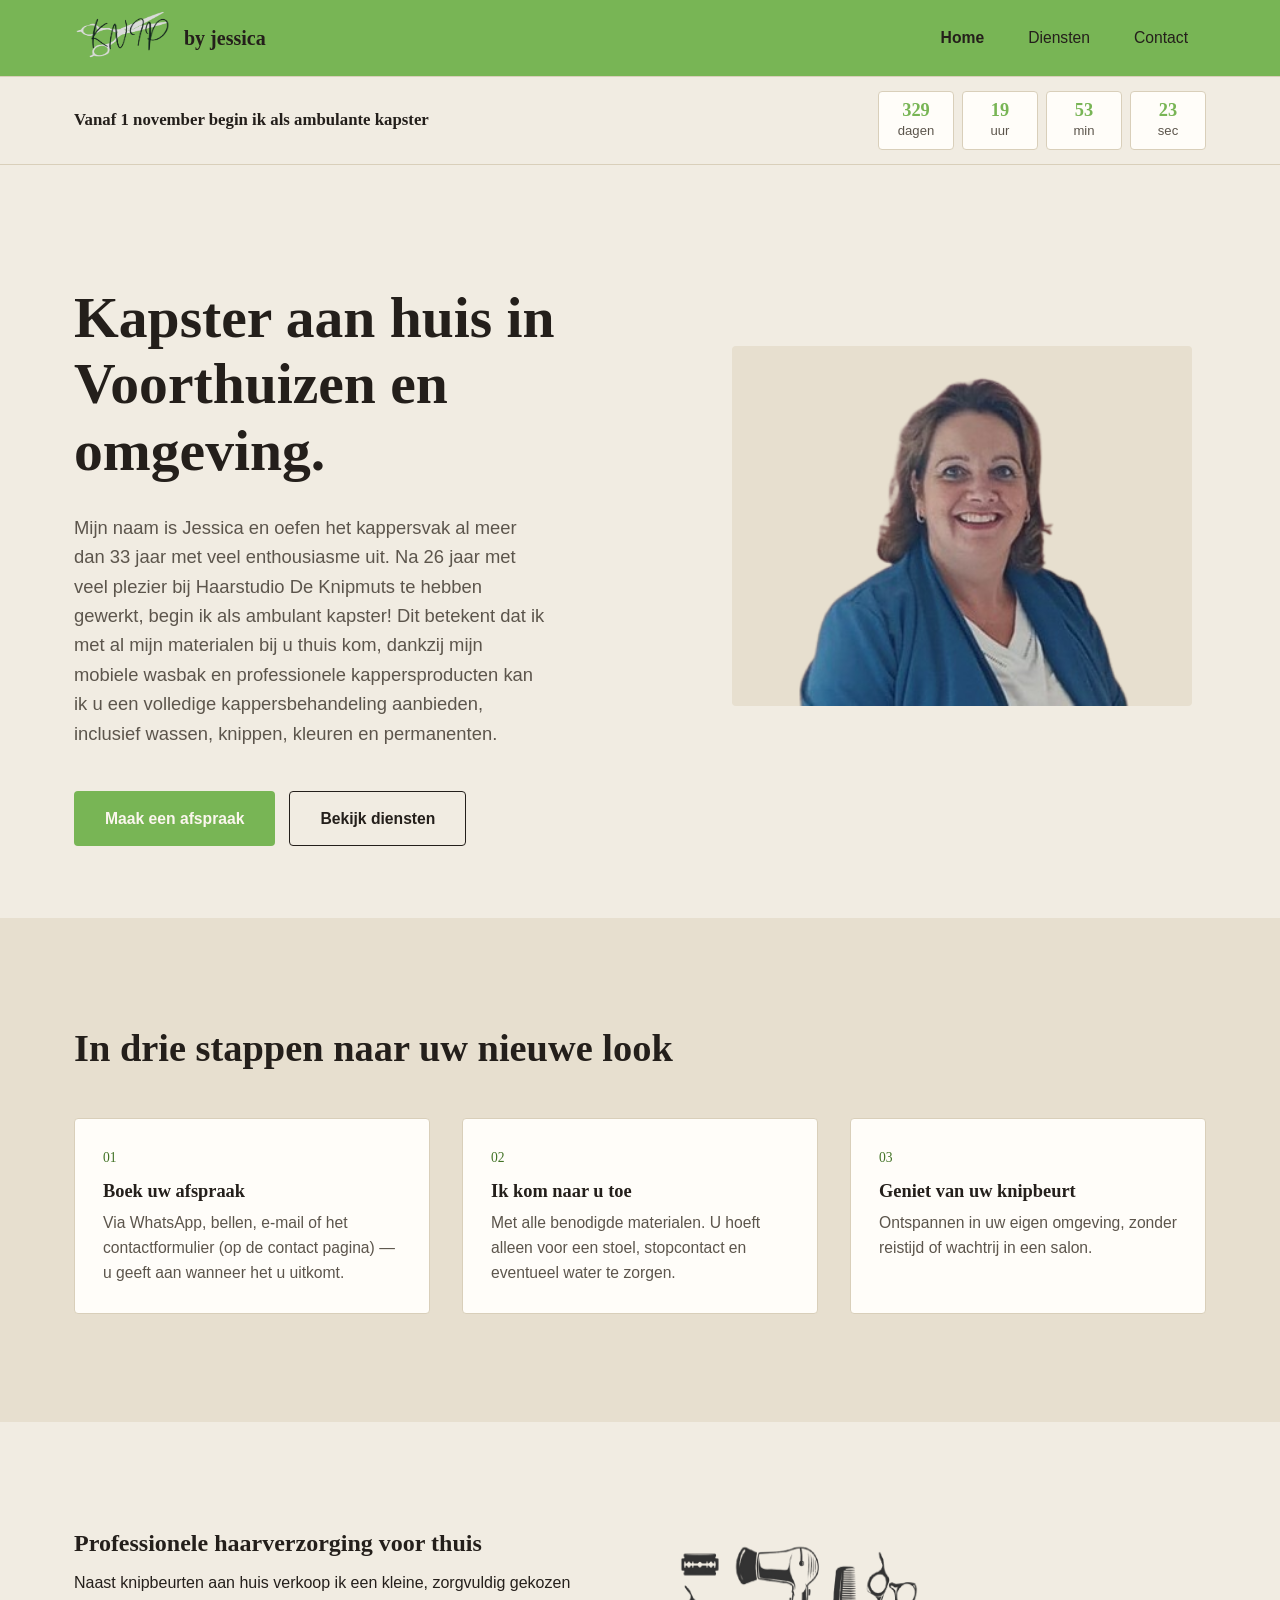
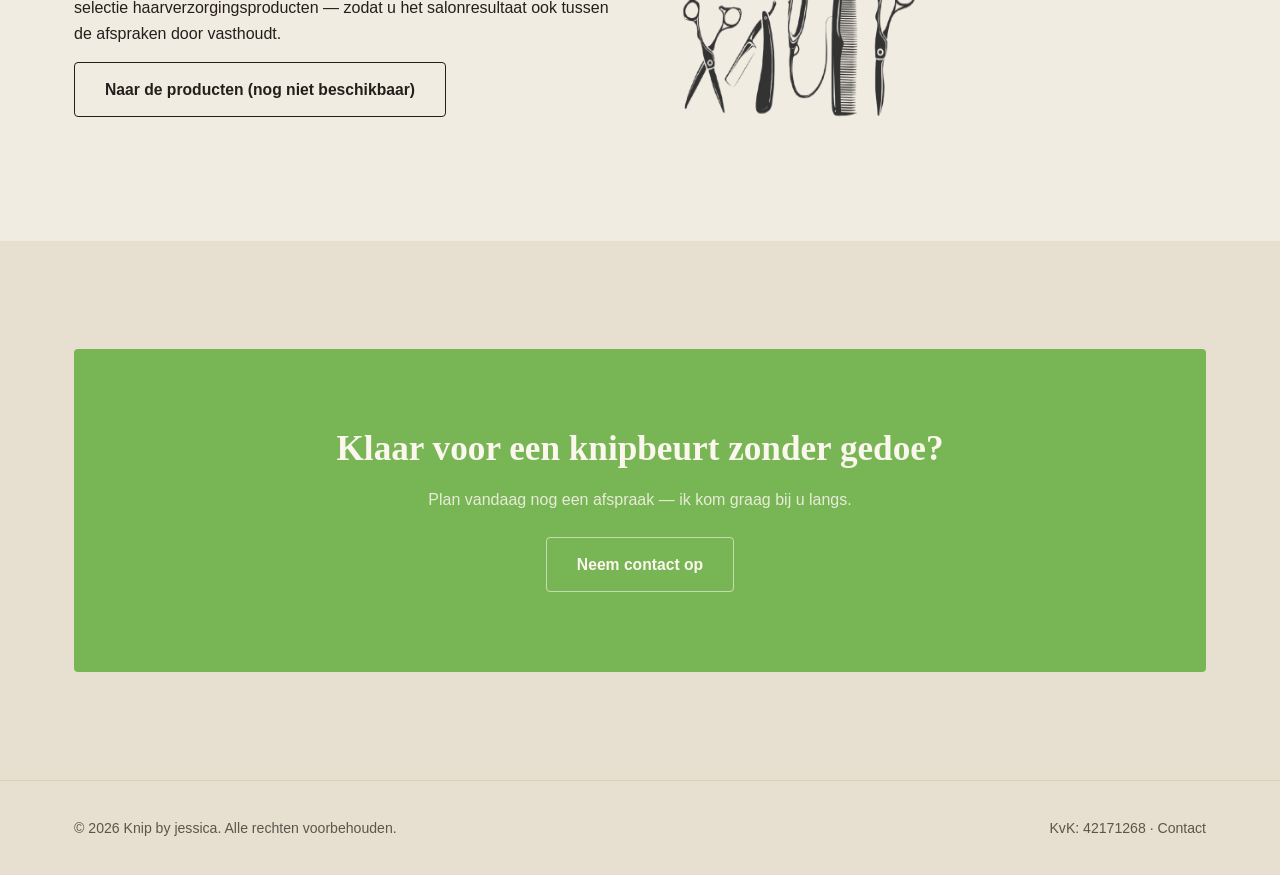
==== commit 6c2f617e: "update introductie verhaal" ====
--- a/index.html
+++ b/index.html
@@ -60,7 +60,7 @@
         <!-- PAS AAN: hoofdtitel van de site -->
         <h1>Kapster aan huis in Voorthuizen en omgeving.</h1>
         <p class="hero-lead">
-          Mijn naam is Jessica en ben al 33 jaar een enthousiaste kapster, vanaf 1 november start ik mijn eigen ambulante salon. Ik kom comfortabel bij u thuis, zodat u geen reistijd heeft. 
+          Mijn naam is Jessica en oefen het kappersvak al meer dan 33 jaar met veel enthousiasme uit. Na 26 jaar met veel plezier bij Haarstudio De Knipmuts te hebben gewerkt, begin ik als ambulant kapster! Dit betekent dat ik met al mijn materialen bij u thuis kom, dankzij mijn mobiele wasbak en professionele kappersproducten kan ik u een volledige kappersbehandeling aanbieden, inclusief wassen, knippen, kleuren en permanenten. 
         </p>
       </div>
       <div class="hero-images">
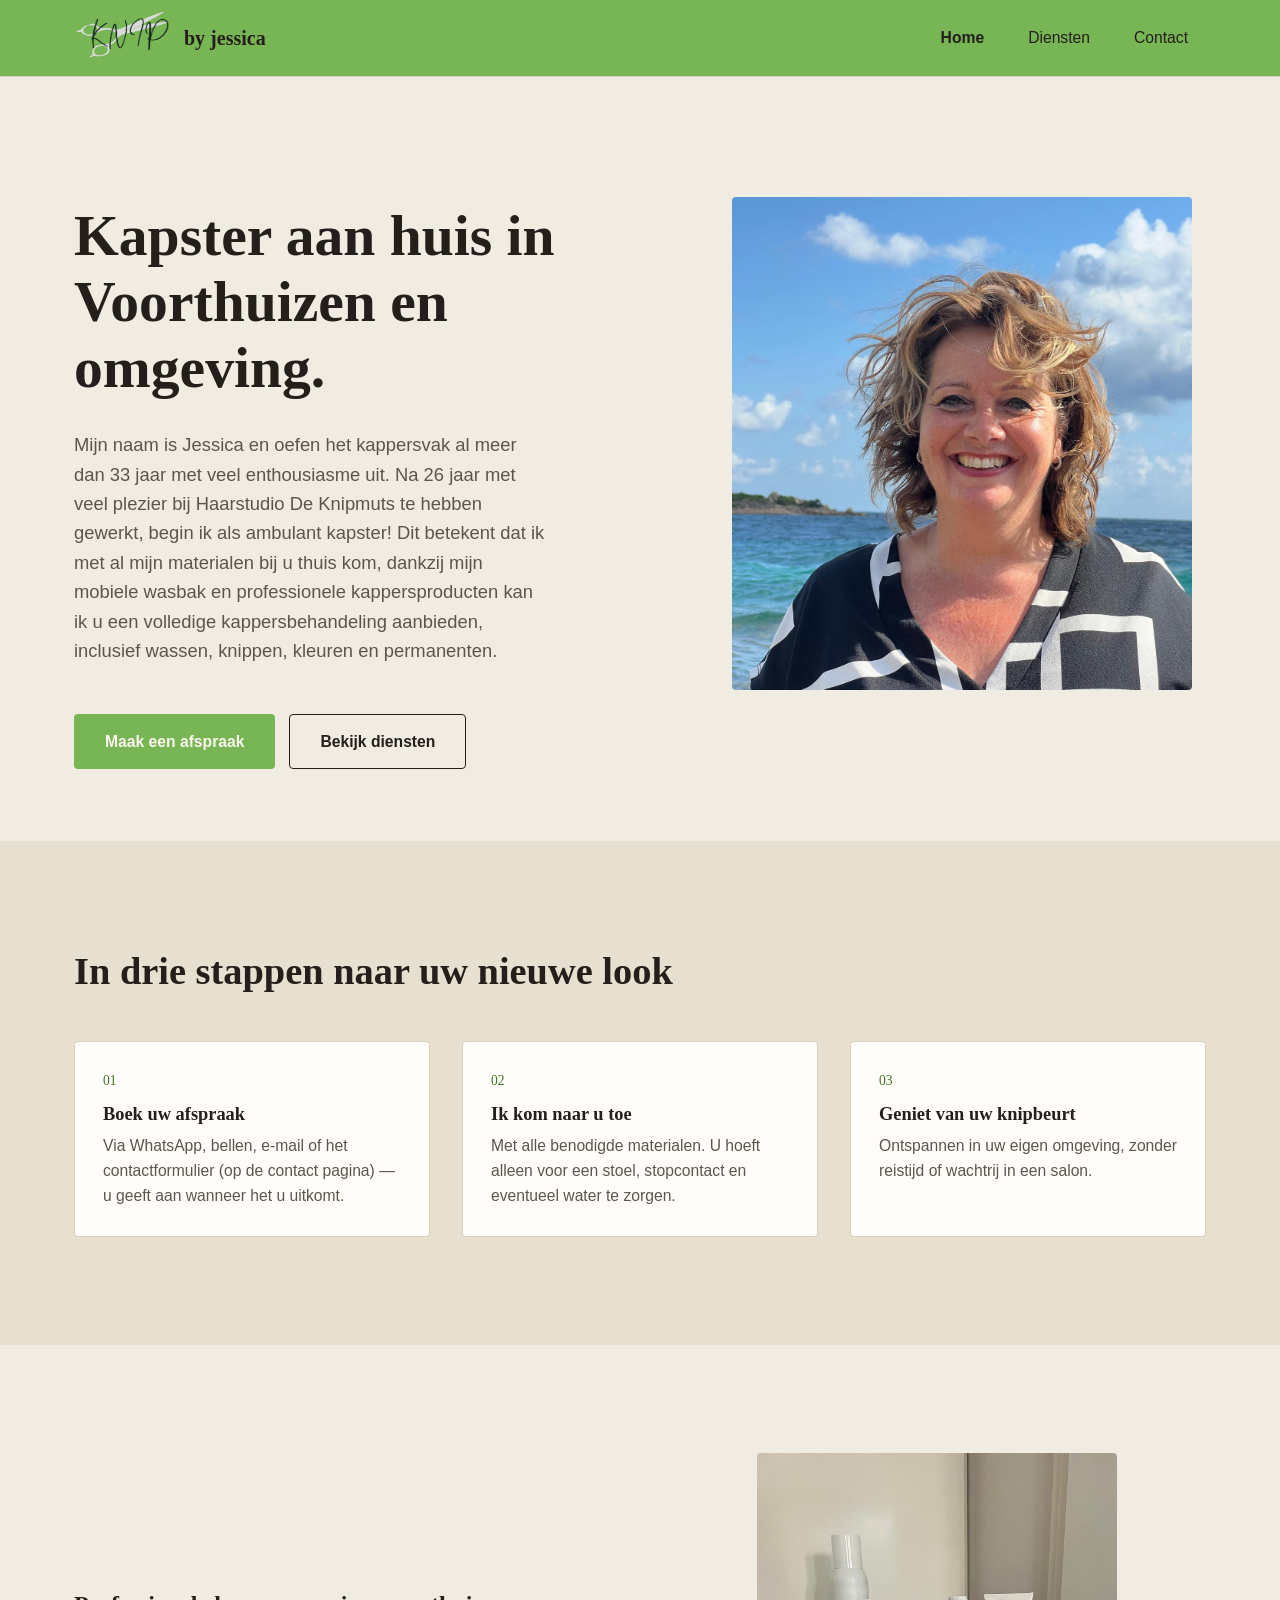
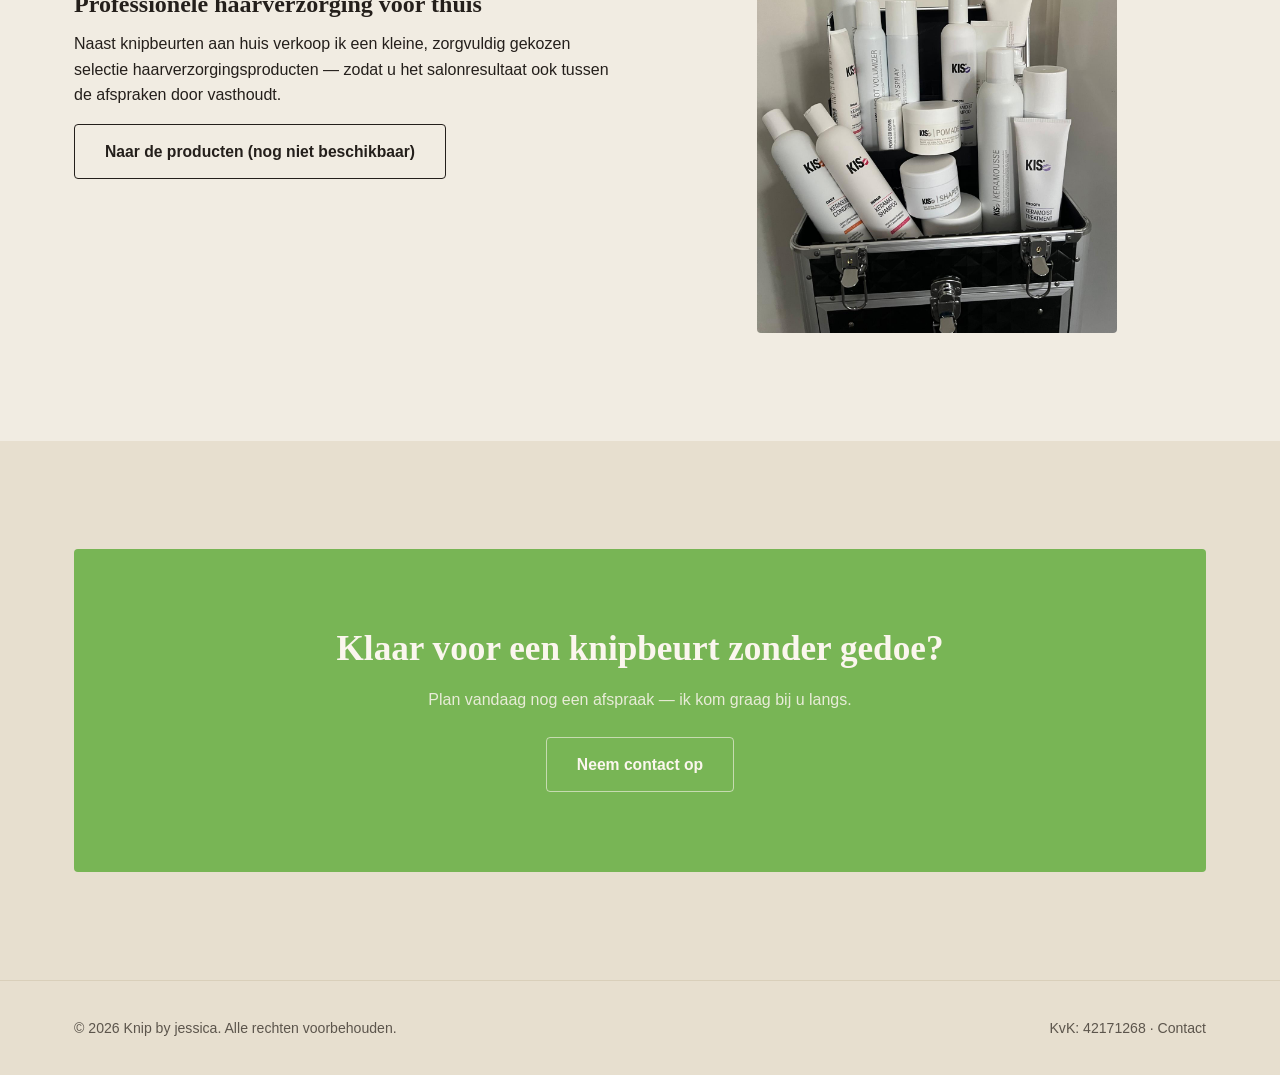
==== commit 1df0e04a: "weg timer" ====
--- a/index.html
+++ b/index.html
@@ -36,19 +36,6 @@
       </nav>
     </div>
   </header>
-
-  <section class="countdown-bar" aria-label="Aftellen tot 1 november">
-    <div class="container countdown-bar__inner">
-      <span class="countdown-bar__label">Vanaf 1 november begin ik als ambulante kapster</span>
-      <div class="countdown" id="countdown" aria-live="polite">
-        <span><strong id="countdown-days">0</strong> dagen</span>
-        <span><strong id="countdown-hours">0</strong> uur</span>
-        <span><strong id="countdown-minutes">0</strong> min</span>
-        <span><strong id="countdown-seconds">0</strong> sec</span>
-      </div>
-    </div>
-  </section>
-
 
   <!-- ======================================================
        HERO — eerste indruk. Kernboodschap: het gemak van
--- a/css/style.css
+++ b/css/style.css
@@ -379,13 +379,8 @@
 
 .hero-images img {
   width: 100%;
-  height: clamp(220px, 34vw, 360px);
-  border-radius: var(--radius);
-}
-
-.hero-image--portrait {
-  object-fit: contain;
-  background: var(--color-bg-alt);
+  height: auto;
+  border-radius: var(--radius);
 }
 
 /* --- Stappen ("hoe het werkt") -------------------------------------------
@@ -436,9 +431,12 @@
   gap: 14px;
 }
 .teaser-visual img {
-  border-radius: var(--radius);
-  aspect-ratio: 4/3;
-  object-fit: fit;
+  grid-column: 1 / -1;
+  width: 100%;
+  max-width: 360px;
+  height: auto;
+  justify-self: center;
+  border-radius: var(--radius);
 }
 
 /* --- Citaat / testimonial -------------------------------------------------*/
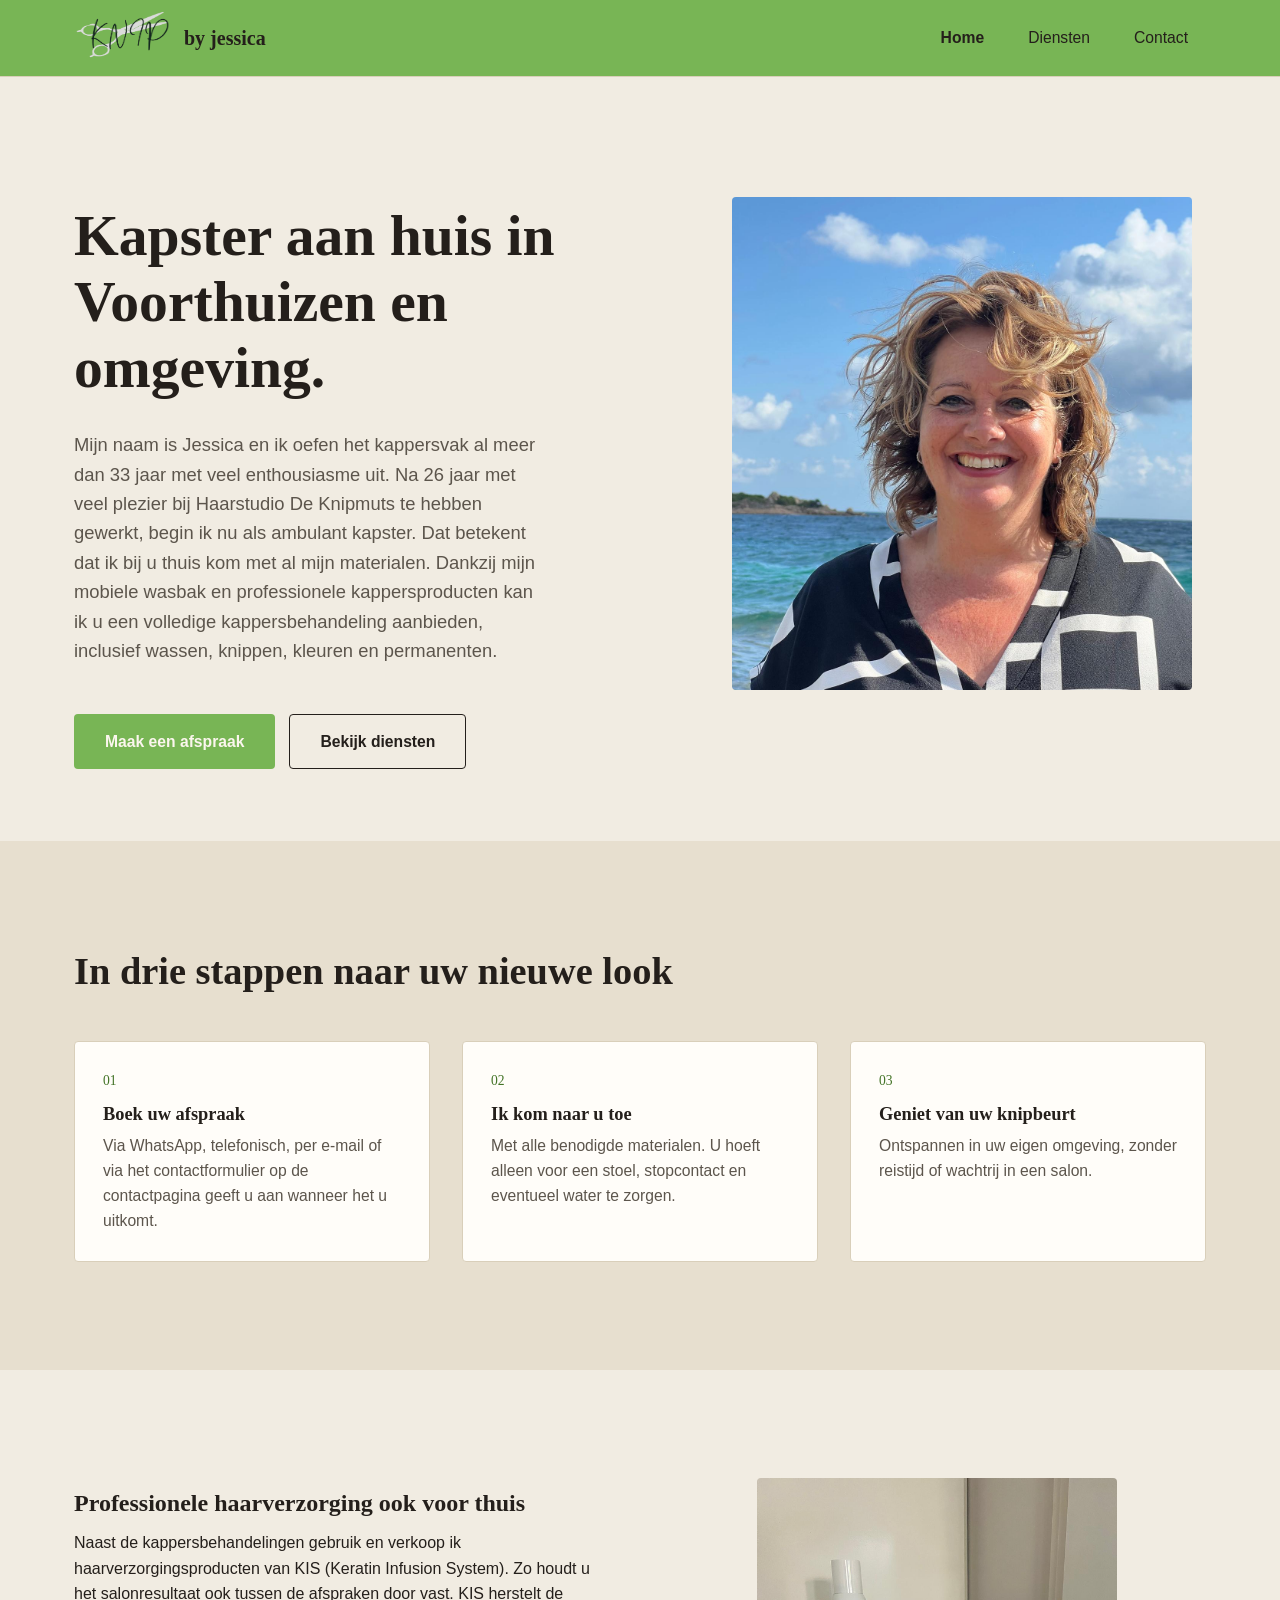
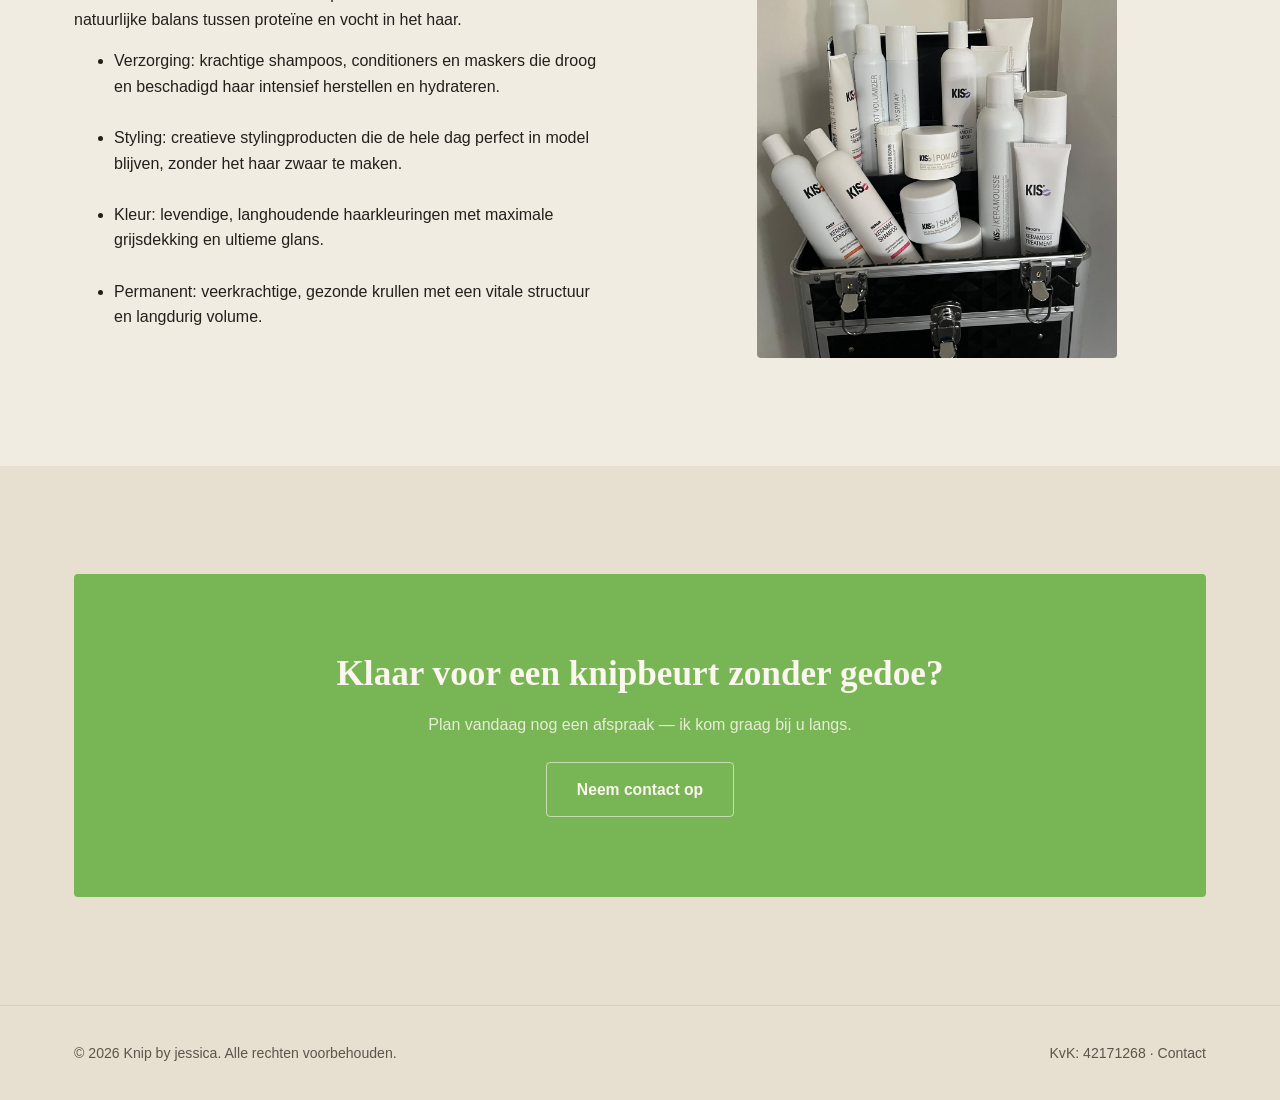
==== commit d79015a8: "producten tekst aangepast" ====
--- a/index.html
+++ b/index.html
@@ -47,7 +47,7 @@
         <!-- PAS AAN: hoofdtitel van de site -->
         <h1>Kapster aan huis in Voorthuizen en omgeving.</h1>
         <p class="hero-lead">
-          Mijn naam is Jessica en oefen het kappersvak al meer dan 33 jaar met veel enthousiasme uit. Na 26 jaar met veel plezier bij Haarstudio De Knipmuts te hebben gewerkt, begin ik als ambulant kapster! Dit betekent dat ik met al mijn materialen bij u thuis kom, dankzij mijn mobiele wasbak en professionele kappersproducten kan ik u een volledige kappersbehandeling aanbieden, inclusief wassen, knippen, kleuren en permanenten. 
+          Mijn naam is Jessica en ik oefen het kappersvak al meer dan 33 jaar met veel enthousiasme uit. Na 26 jaar met veel plezier bij Haarstudio De Knipmuts te hebben gewerkt, begin ik nu als ambulant kapster. Dat betekent dat ik bij u thuis kom met al mijn materialen. Dankzij mijn mobiele wasbak en professionele kappersproducten kan ik u een volledige kappersbehandeling aanbieden, inclusief wassen, knippen, kleuren en permanenten.
         </p>
       </div>
       <div class="hero-images">
@@ -75,7 +75,7 @@
         <div class="step">
           <span class="step-number">01</span>
           <h3>Boek uw afspraak</h3>
-          <p>Via WhatsApp, bellen, e-mail of het contactformulier (op de contact pagina) — u geeft aan wanneer het u uitkomt.</p>
+          <p>Via WhatsApp, telefonisch, per e-mail of via het contactformulier op de contactpagina geeft u aan wanneer het u uitkomt.</p>
         </div>
         <div class="step">
           <span class="step-number">02</span>
@@ -98,13 +98,16 @@
   <section class="section">
     <div class="container teaser">
       <div class="teaser-text">
-        <h2>Professionele haarverzorging voor thuis</h2>
+        <h2>Professionele haarverzorging ook voor thuis</h2>
         <p>
-          Naast knipbeurten aan huis verkoop ik een kleine, zorgvuldig
-          gekozen selectie haarverzorgingsproducten — zodat u het
-          salonresultaat ook tussen de afspraken door vasthoudt.
+          Naast de kappersbehandelingen gebruik en verkoop ik haarverzorgingsproducten van KIS (Keratin Infusion System). Zo houdt u het salonresultaat ook tussen de afspraken door vast. KIS herstelt de natuurlijke balans tussen proteïne en vocht in het haar.
         </p>
-        <p class="btn btn--outline">Naar de producten (nog niet beschikbaar)</p>
+        <ul>
+          <li>Verzorging: krachtige shampoos, conditioners en maskers die droog en beschadigd haar intensief herstellen en hydrateren.</li><br>
+          <li>Styling: creatieve stylingproducten die de hele dag perfect in model blijven, zonder het haar zwaar te maken.</li><br>
+          <li>Kleur: levendige, langhoudende haarkleuringen met maximale grijsdekking en ultieme glans.</li><br>
+          <li>Permanent: veerkrachtige, gezonde krullen met een vitale structuur en langdurig volume.</li>
+        </ul>
       </div>
       <div class="teaser-visual">
         <!-- PAS AAN: vervang deze twee placeholders door eigen foto's -->
